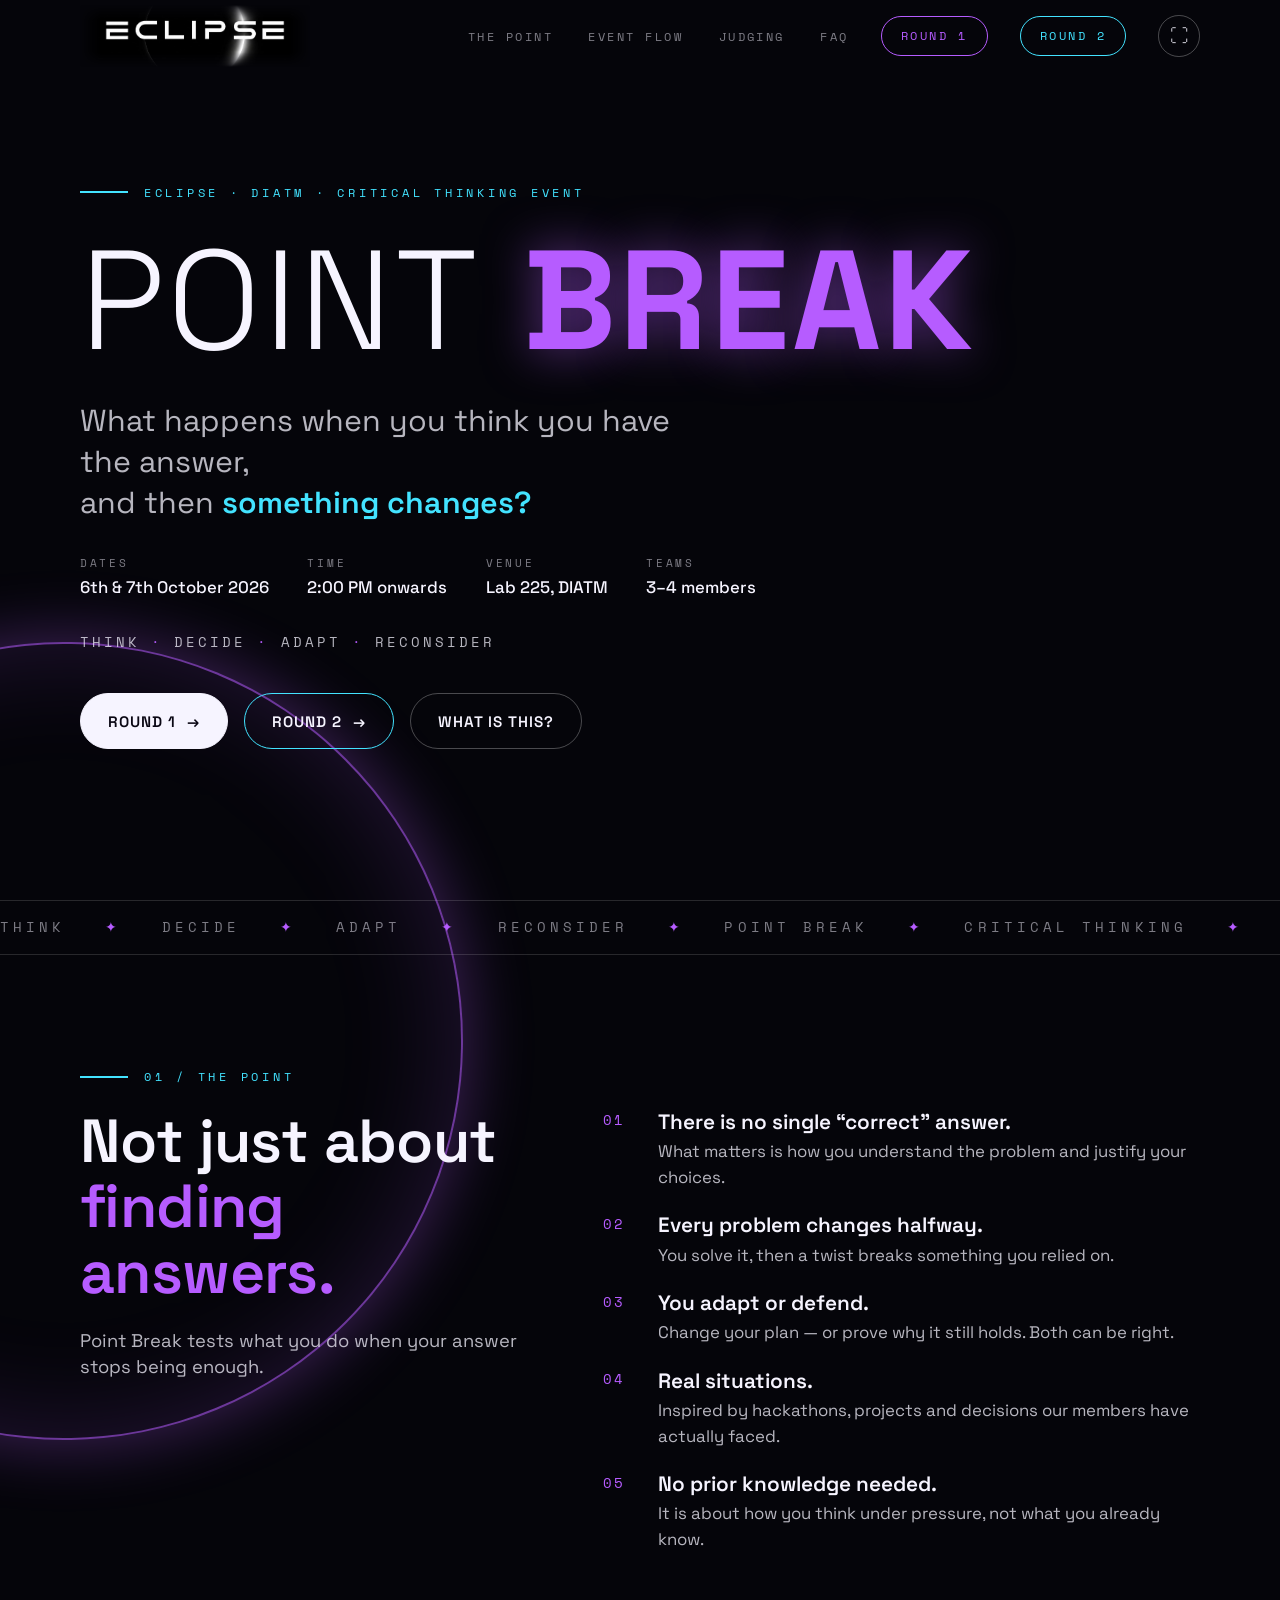
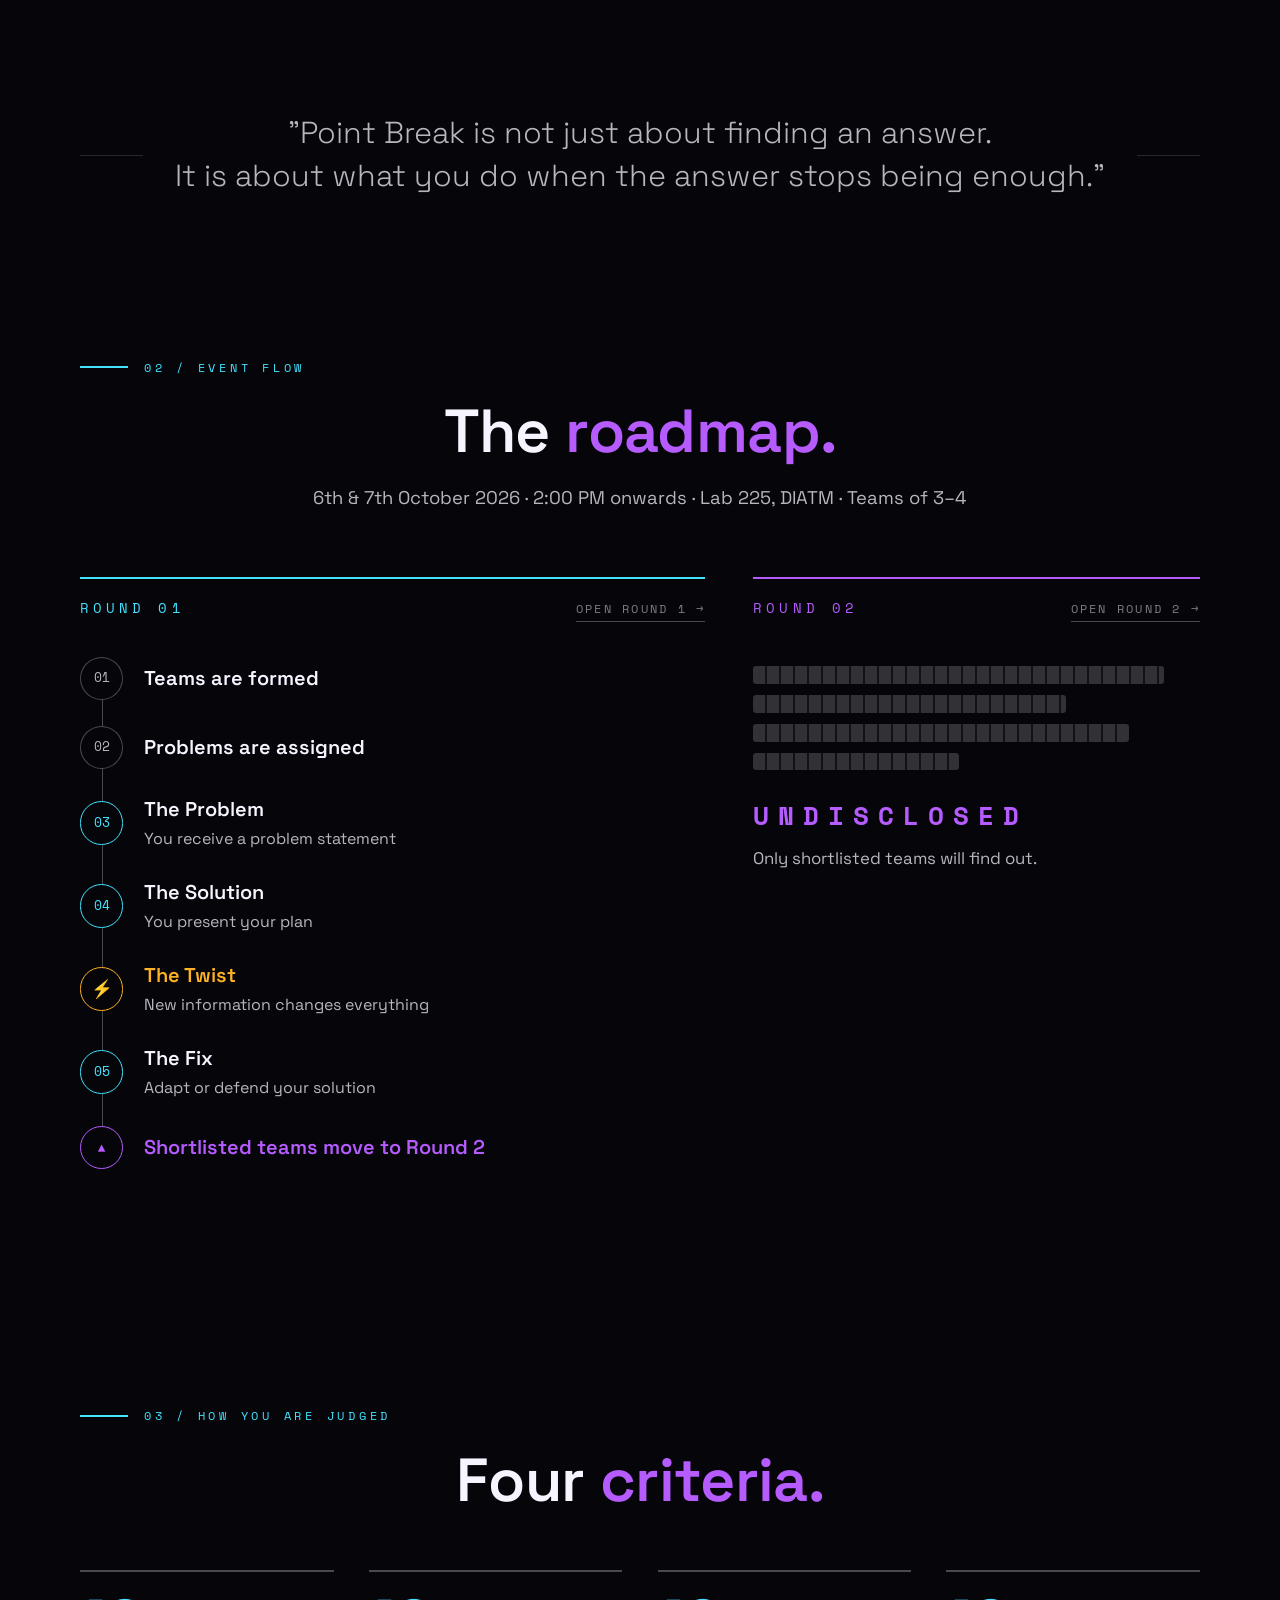
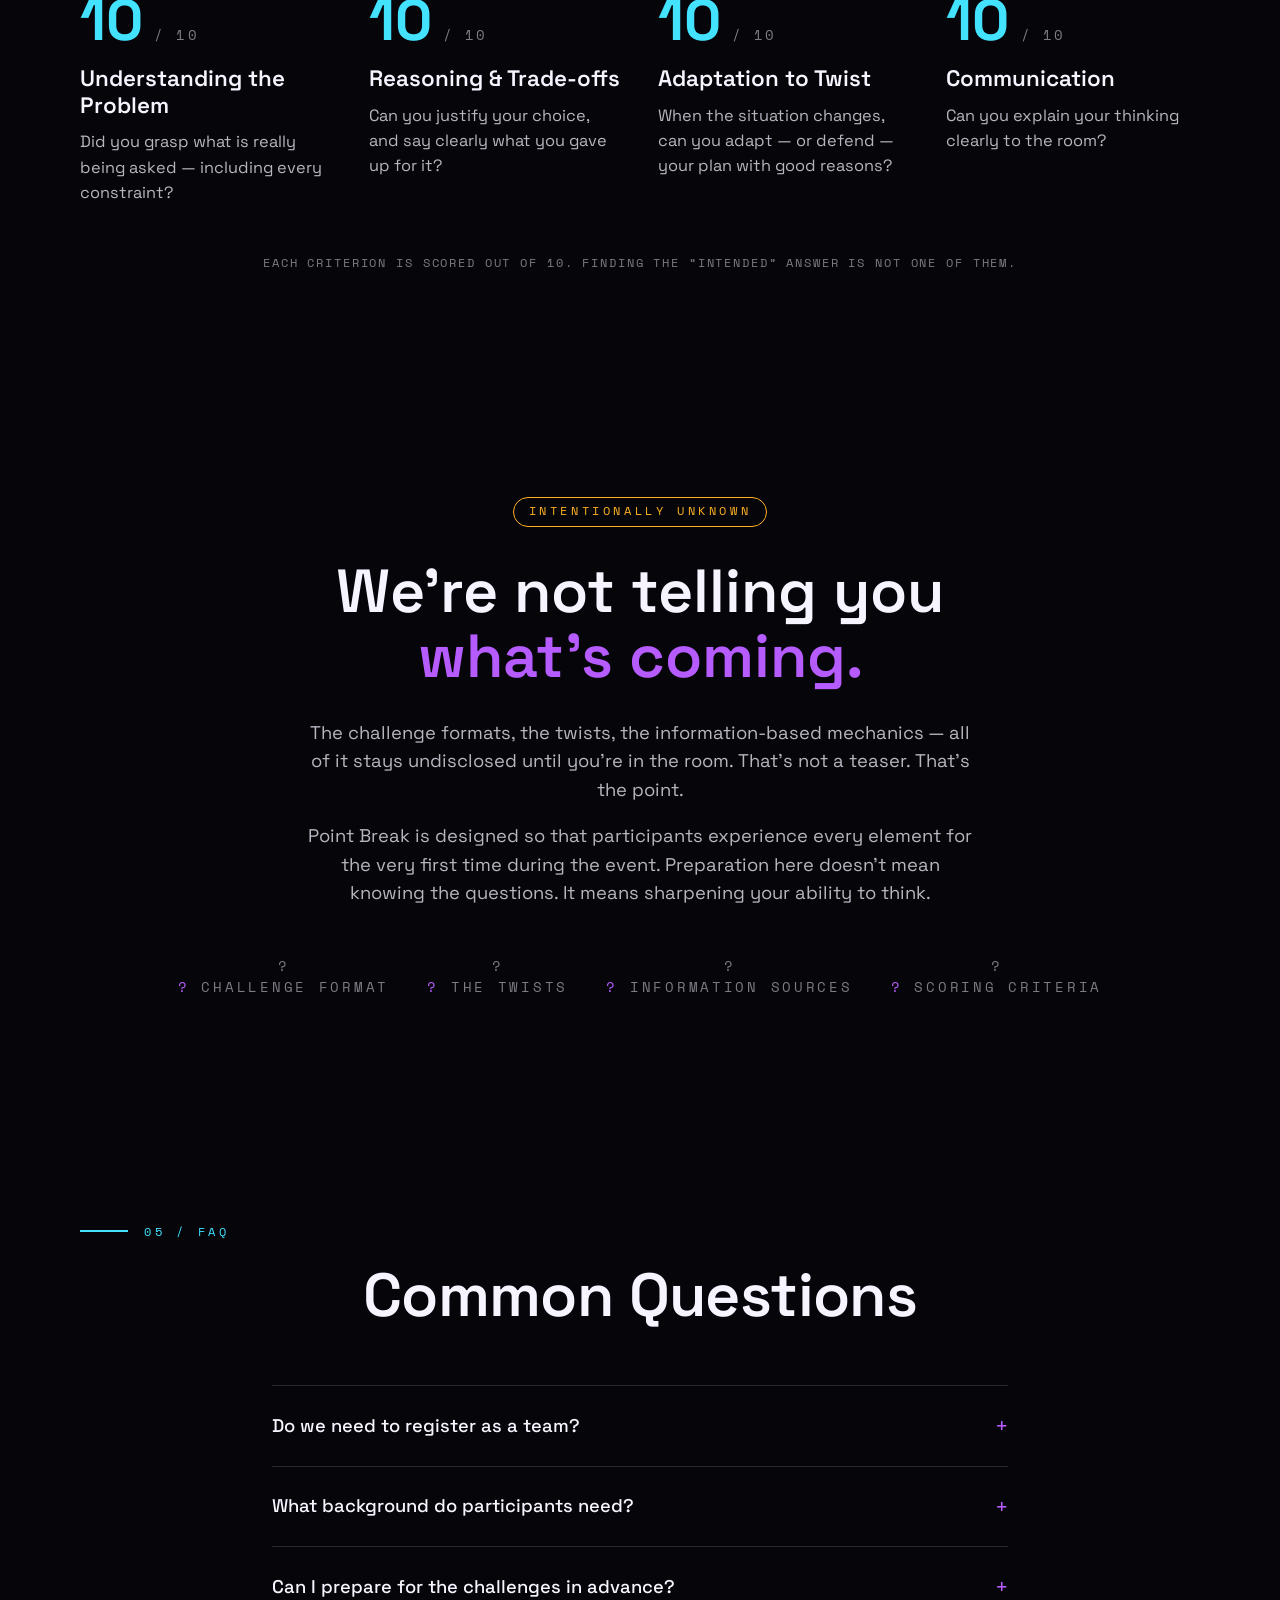
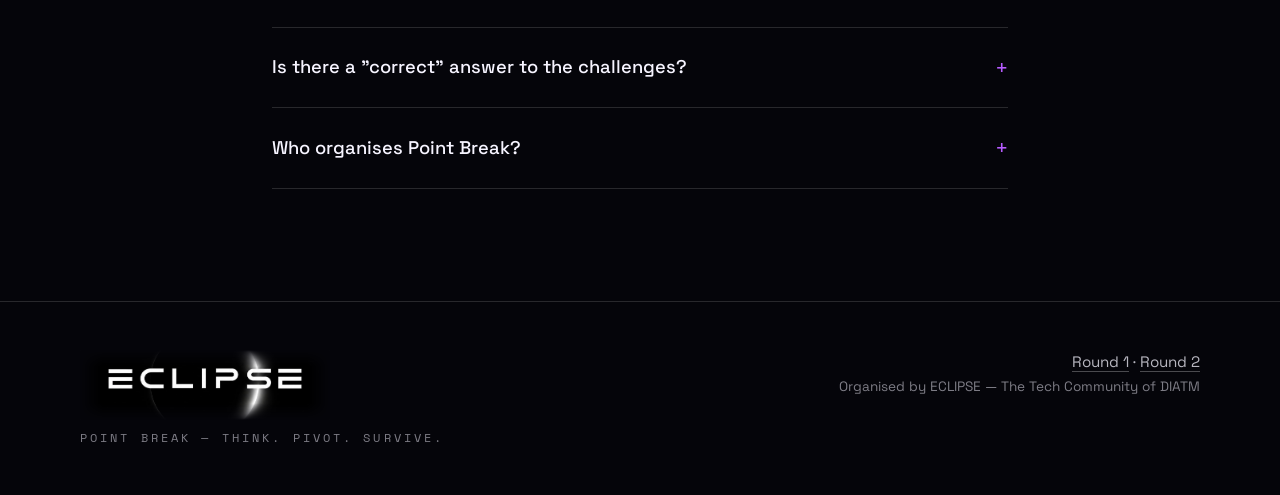
==== index.html @ 2cef16bb "Point Break: landing page, Round 1 presenter and Round 2 (The Break) presenter - index.html / style." ====
<!DOCTYPE html>
<html lang="en">
<head>
  <meta charset="UTF-8" />
  <meta name="viewport" content="width=device-width, initial-scale=1.0" />
  <title>Point Break — Think. Decide. Adapt. Reconsider.</title>
  <meta name="description" content="Point Break is a two-day critical thinking event where teams solve problems, make decisions, and adapt when everything changes. Are you ready?" />
  <link rel="preconnect" href="https://fonts.googleapis.com" />
  <link rel="preconnect" href="https://fonts.gstatic.com" crossorigin />
  <link href="https://fonts.googleapis.com/css2?family=Inter:wght@300;400;500;600;700;900&family=Space+Grotesk:wght@300;400;500;600;700&family=Space+Mono:wght@400;700&display=swap" rel="stylesheet" />
  <link rel="icon" type="image/jpeg" href="eclipse-logo.jpg" />
  <link rel="stylesheet" href="style.css" />
</head>
<body>

  <div class="eclipse" aria-hidden="true"></div>



  <!-- ── NAV ── -->
  <nav class="nav" id="nav">
    <div class="nav-inner">
      <a href="#" class="nav-logo" id="navLogo" aria-label="Point Break by ECLIPSE — back to top">
        <img src="eclipse-logo.jpg" alt="ECLIPSE" class="logo-img" width="200" height="56" />
      </a>
      <ul class="nav-links" id="navLinks">
        <li><a href="#about" class="nav-link">The Point</a></li>
        <li><a href="#flow" class="nav-link">Event Flow</a></li>
        <li><a href="#judging" class="nav-link">Judging</a></li>
        <li><a href="#faq" class="nav-link">FAQ</a></li>
      </ul>
      <a href="presenter.html" class="nav-cta" id="navR1">Round 1</a>
      <a href="round2.html" class="nav-cta nav-cta--2" id="navR2">Round 2</a>
      <button class="nav-fs" id="navFs" type="button" aria-label="Toggle fullscreen (F)" title="Fullscreen (F)">⛶</button>
      <button class="nav-toggle" id="navToggle" aria-label="Toggle navigation">
        <span></span><span></span><span></span>
      </button>
    </div>
    <div class="nav-mobile" id="navMobile">
      <a href="#about" class="nav-mobile-link">The Point</a>
      <a href="#flow" class="nav-mobile-link">Event Flow</a>
      <a href="#judging" class="nav-mobile-link">Judging</a>
      <a href="#faq" class="nav-mobile-link">FAQ</a>
      <a href="presenter.html" class="nav-mobile-cta">Round 1 →</a>
      <a href="round2.html" class="nav-mobile-cta">Round 2 →</a>
      <button class="nav-mobile-fs" id="navFsMobile" type="button">⛶ Fullscreen</button>
    </div>
  </nav>

  <!-- ── HERO ── -->
  <section class="hero" id="hero">


    <div class="hero-content">
      <div class="hero-eyebrow" data-reveal>
        <span class="eyebrow-line"></span>
        <span class="eyebrow-text">ECLIPSE · DIATM · Critical Thinking Event</span>
        <span class="eyebrow-line"></span>
      </div>

      <h1 class="hero-title" data-reveal>
        <span class="hero-title-word" id="titleWord1">Point</span>
        <span class="hero-title-break" id="titleBreak">
          <span class="crack-line"></span>
          <span class="crack-glow"></span>
        </span>
        <span class="hero-title-word hero-title-accent" id="titleWord2">Break</span>
      </h1>

      <p class="hero-tagline" data-reveal>
        What happens when you think you have the answer,<br class="tagline-br" />
        and then <em>something changes?</em>
      </p>

      <div class="hero-meta" data-reveal>
        <span><i>Dates</i>6th &amp; 7th October 2026</span>
        <span><i>Time</i>2:00 PM onwards</span>
        <span><i>Venue</i>Lab 225, DIATM</span>
        <span><i>Teams</i>3–4 members</span>
      </div>

      <div class="hero-pillars" data-reveal>
        <span class="pillar-chip">Think</span>
        <span class="pillar-dot">·</span>
        <span class="pillar-chip">Decide</span>
        <span class="pillar-dot">·</span>
        <span class="pillar-chip">Adapt</span>
        <span class="pillar-dot">·</span>
        <span class="pillar-chip">Reconsider</span>
      </div>

      <div class="hero-actions" data-reveal>
        <a href="presenter.html" class="btn btn-primary" id="heroRound1Btn">
          <span class="btn-text">Round 1</span>
          <span class="btn-arrow">→</span>
        </a>
        <a href="round2.html" class="btn btn-primary btn-alt" id="heroRound2Btn">
          <span class="btn-text">Round 2</span>
          <span class="btn-arrow">→</span>
        </a>
        <a href="#about" class="btn btn-ghost" id="heroLearnBtn">
          <span class="btn-text">What is this?</span>
        </a>
      </div>
    </div>
</section>

  <!-- ── TICKER ── -->
  <div class="ticker-wrap" aria-hidden="true">
    <div class="ticker-track" id="tickerTrack">
      <span>Think</span><span class="ticker-sep">✦</span>
      <span>Decide</span><span class="ticker-sep">✦</span>
      <span>Adapt</span><span class="ticker-sep">✦</span>
      <span>Reconsider</span><span class="ticker-sep">✦</span>
      <span>Point Break</span><span class="ticker-sep">✦</span>
      <span>Critical Thinking</span><span class="ticker-sep">✦</span>
      <span>Think</span><span class="ticker-sep">✦</span>
      <span>Decide</span><span class="ticker-sep">✦</span>
      <span>Adapt</span><span class="ticker-sep">✦</span>
      <span>Reconsider</span><span class="ticker-sep">✦</span>
      <span>Point Break</span><span class="ticker-sep">✦</span>
      <span>Critical Thinking</span><span class="ticker-sep">✦</span>
    </div>
  </div>

  <!-- ── ABOUT ── -->
  <section class="about section" id="about">
    <div class="container">
      <div class="section-label" data-reveal>01 / The Point</div>
      <div class="about-grid">
        <div class="about-left" data-reveal>
          <h2 class="section-title">Not just about<br /><span class="accent">finding answers.</span></h2>
          <p class="about-lead about-lead--small">Point Break tests what you do when your answer stops being enough.</p>
        </div>
        <ol class="point-list">
          <li data-reveal><b>There is no single “correct” answer.</b><span>What matters is how you understand the problem and justify your choices.</span></li>
          <li data-reveal><b>Every problem changes halfway.</b><span>You solve it, then a twist breaks something you relied on.</span></li>
          <li data-reveal><b>You adapt or defend.</b><span>Change your plan — or prove why it still holds. Both can be right.</span></li>
          <li data-reveal><b>Real situations.</b><span>Inspired by hackathons, projects and decisions our members have actually faced.</span></li>
          <li data-reveal><b>No prior knowledge needed.</b><span>It is about how you think under pressure, not what you already know.</span></li>
        </ol>
      </div>
    </div>
  </section>

  <!-- ── CONCEPT BREAK ── -->
  <div class="concept-break" data-reveal>
    <div class="concept-line"></div>
    <div class="concept-center">
      <p class="concept-quote">"Point Break is not just about finding an answer.<br />It is about what you do when the answer stops being enough."</p>
    </div>
    <div class="concept-line"></div>
  </div>

  <!-- ── ROUNDS ── -->
  <section class="flow section" id="flow">
    <div class="container">
      <div class="section-label" data-reveal>02 / Event Flow</div>
      <h2 class="section-title centered" data-reveal>The <span class="accent">roadmap.</span></h2>
      <p class="rounds-intro" data-reveal>6th &amp; 7th October 2026 · 2:00 PM onwards · Lab 225, DIATM · Teams of 3–4</p>

      <div class="roadmap">
        <!-- ROUND 1 -->
        <div class="rm-round" data-reveal>
          <div class="rm-head"><span class="rm-tag">Round 01</span><a href="presenter.html" class="rm-link">Open Round 1 →</a></div>
          <ol class="rm-steps">
            <li><i>01</i><div><b>Teams are formed</b></div></li>
            <li><i>02</i><div><b>Problems are assigned</b></div></li>
            <li class="rm-core"><i>03</i><div><b>The Problem</b><span>You receive a problem statement</span></div></li>
            <li class="rm-core"><i>04</i><div><b>The Solution</b><span>You present your plan</span></div></li>
            <li class="rm-core rm-twist"><i>⚡</i><div><b>The Twist</b><span>New information changes everything</span></div></li>
            <li class="rm-core"><i>05</i><div><b>The Fix</b><span>Adapt or defend your solution</span></div></li>
            <li class="rm-gate"><i>▲</i><div><b>Shortlisted teams move to Round 2</b></div></li>
          </ol>
        </div>

        <!-- ROUND 2 -->
        <div class="rm-round rm-round--2" data-reveal>
          <div class="rm-head"><span class="rm-tag rm-tag--2">Round 02</span><a href="round2.html" class="rm-link">Open Round 2 →</a></div>
          <div class="rm-secret" aria-label="Undisclosed">
            <div class="rm-bars" aria-hidden="true"><span></span><span></span><span></span><span></span></div>
            <div class="rm-secret-t">UNDISCLOSED</div>
            <p>Only shortlisted teams will find out.</p>
          </div>
        </div>
      </div>
    </div>
  </section>

  <!-- ── PILLARS ── -->
  <section class="judging section" id="judging">
    <div class="container">
      <div class="section-label" data-reveal>03 / How You Are Judged</div>
      <h2 class="section-title centered" data-reveal>Four <span class="accent">criteria.</span></h2>
      <div class="judge-grid">
        <div class="judge-card" data-reveal>
          <div class="jc-score">10</div>
          <h3>Understanding the Problem</h3>
          <p>Did you grasp what is really being asked — including every constraint?</p>
        </div>
        <div class="judge-card" data-reveal>
          <div class="jc-score">10</div>
          <h3>Reasoning &amp; Trade-offs</h3>
          <p>Can you justify your choice, and say clearly what you gave up for it?</p>
        </div>
        <div class="judge-card" data-reveal>
          <div class="jc-score">10</div>
          <h3>Adaptation to Twist</h3>
          <p>When the situation changes, can you adapt — or defend — your plan with good reasons?</p>
        </div>
        <div class="judge-card" data-reveal>
          <div class="jc-score">10</div>
          <h3>Communication</h3>
          <p>Can you explain your thinking clearly to the room?</p>
        </div>
      </div>
      <p class="judge-note" data-reveal>Each criterion is scored out of 10. Finding the “intended” answer is not one of them.</p>
    </div>
  </section>

  <!-- ── MYSTERY SECTION ── -->
  <section class="mystery section" id="mystery">
    <div class="mystery-inner container">
      <div class="mystery-badge" data-reveal>Intentionally Unknown</div>
      <h2 class="mystery-title" data-reveal>
        We're not telling you<br /><span class="accent">what's coming.</span>
      </h2>
      <p class="mystery-desc" data-reveal>
        The challenge formats, the twists, the information-based mechanics — all of it stays undisclosed until you're in the room. That's not a teaser. That's the point.
      </p>
      <p class="mystery-desc" data-reveal>
        Point Break is designed so that participants experience every element for the very first time during the event. Preparation here doesn't mean knowing the questions. It means sharpening your ability to think.
      </p>
      <div class="mystery-cards" data-reveal>
        <div class="mystery-card" id="mCard1">
          <div class="mystery-card-icon">?</div>
          <p>Challenge Format</p>
        </div>
        <div class="mystery-card" id="mCard2">
          <div class="mystery-card-icon">?</div>
          <p>The Twists</p>
        </div>
        <div class="mystery-card" id="mCard3">
          <div class="mystery-card-icon">?</div>
          <p>Information Sources</p>
        </div>
        <div class="mystery-card" id="mCard4">
          <div class="mystery-card-icon">?</div>
          <p>Scoring Criteria</p>
        </div>
      </div>
    </div>
  </section>

  <!-- ── FAQ ── -->
  <section class="faq section" id="faq">
    <div class="container">
      <div class="section-label" data-reveal>05 / FAQ</div>
      <h2 class="section-title centered" data-reveal>Common Questions</h2>
      <div class="faq-list" id="faqList">

        <div class="faq-item" data-reveal>
          <button class="faq-question" aria-expanded="false">
            <span>Do we need to register as a team?</span>
            <span class="faq-icon">+</span>
          </button>
          <div class="faq-answer">
            <p>No — teams are formed during the event itself. You register as an individual and build your team on Day 1.</p>
          </div>
        </div>

        <div class="faq-item" data-reveal>
          <button class="faq-question" aria-expanded="false">
            <span>What background do participants need?</span>
            <span class="faq-icon">+</span>
          </button>
          <div class="faq-answer">
            <p>None specific. Point Break is about how you think, not what you already know. The challenges are designed to be accessible while still being genuinely difficult for any background.</p>
          </div>
        </div>

        <div class="faq-item" data-reveal>
          <button class="faq-question" aria-expanded="false">
            <span>Can I prepare for the challenges in advance?</span>
            <span class="faq-icon">+</span>
          </button>
          <div class="faq-answer">
            <p>We intentionally keep the challenge formats undisclosed. The best preparation is practicing how you think — working through unfamiliar problems, explaining your reasoning out loud, and being comfortable reconsidering your approach.</p>
          </div>
        </div>

        <div class="faq-item" data-reveal>
          <button class="faq-question" aria-expanded="false">
            <span>Is there a "correct" answer to the challenges?</span>
            <span class="faq-icon">+</span>
          </button>
          <div class="faq-answer">
            <p>Not necessarily. What matters is your process — how you understood the problem, what decisions you made, how you justified them, and how you adapted when the situation changed. Multiple approaches can be valid.</p>
          </div>
        </div>

        <div class="faq-item" data-reveal>
          <button class="faq-question" aria-expanded="false">
            <span>Who organises Point Break?</span>
            <span class="faq-icon">+</span>
          </button>
          <div class="faq-answer">
            <p>Point Break is organized by ECLIPSE — The Tech Community of DIATM. The challenges are inspired by real situations that our members have faced in hackathons, competitions, and collaborative projects.</p>
          </div>
        </div>

      </div>
    </div>
  </section>



  <!-- ── FOOTER ── -->
  <footer class="footer">
    <div class="container footer-inner">
      <div class="footer-left">
        <img src="eclipse-logo.jpg" alt="ECLIPSE" class="logo-img logo-img--foot" width="200" height="56" />
        <p class="footer-tagline">Point Break — Think. Pivot. Survive.</p>
      </div>
      <div class="footer-right">
        <p class="footer-copy"><a href="presenter.html">Round 1</a> · <a href="round2.html">Round 2</a></p>
        <p class="footer-copy footer-copy--muted">Organised by ECLIPSE — The Tech Community of DIATM</p>
      </div>
    </div>
  </footer>

  <script src="main.js"></script>
</body>
</html>
---- style.css ----
/* ═══════════════════════════════════════════
   POINT BREAK — STYLE.CSS (landing page)
   Same language as the presenter: black, thin lines,
   one eclipse ring, Space Grotesk + Space Mono,
   purple / cyan / amber used sparingly.
   ═══════════════════════════════════════════ */

:root {
  --bg:     #05050a;
  --panel:  rgba(255,255,255,0.04);
  --line:   rgba(255,255,255,0.14);
  --line-2: rgba(255,255,255,0.28);

  --tx:   #f6f4ff;
  --dim:  rgba(246,244,255,0.74);
  --mute: rgba(246,244,255,0.5);

  --pur: #b65cff;
  --cy:  #43e3ff;
  --amb: #ffb224;

  --display: 'Space Grotesk', 'Inter', system-ui, sans-serif;
  --mono:    'Space Mono', ui-monospace, monospace;
}

*, *::before, *::after { box-sizing: border-box; margin: 0; padding: 0; }

html { scroll-behavior: smooth; -webkit-font-smoothing: antialiased; }

body {
  font-family: var(--display);
  background: var(--bg);
  color: var(--tx);
  line-height: 1.55;
  overflow-x: hidden;
}

a { color: inherit; }
::selection { background: rgba(182,92,255,0.35); }
:focus-visible { outline: 3px solid var(--cy); outline-offset: 3px; }

/* the eclipse — one quiet ring, bottom-left (same as the presenter) */
.eclipse {
  position: fixed; left: -26vw; bottom: -42vw; width: 62vw; height: 62vw; border-radius: 50%;
  background: var(--bg); pointer-events: none; z-index: 0;
  box-shadow: 0 0 0 2px rgba(182,92,255,0.5), 0 0 5vw 0.6vw rgba(182,92,255,0.3), inset 0 0 9vw rgba(182,92,255,0.18);
}
body > nav, body > section, body > div:not(.eclipse), body > footer { position: relative; z-index: 1; }

.container { width: min(1120px, 100% - 3rem); margin: 0 auto; }
.section { padding: 7rem 0; }
.accent { color: var(--pur); }

/* ── labels & titles ── */
.section-label {
  font-family: var(--mono); font-size: 0.78rem; letter-spacing: 0.3em; text-transform: uppercase; color: var(--cy);
  display: flex; align-items: center; gap: 1rem; margin-bottom: 1.4rem;
}
.section-label::before { content: ''; width: 3rem; height: 2px; background: currentColor; }
.section-title { font-weight: 600; font-size: clamp(2.2rem, 5vw, 3.8rem); line-height: 1.08; letter-spacing: -0.01em; }
.section-title.centered { text-align: center; }

/* scroll reveal */
[data-reveal] { opacity: 0; transform: translateY(1.2rem); transition: opacity .7s ease, transform .7s cubic-bezier(.2,.8,.2,1); }
[data-reveal].revealed { opacity: 1; transform: none; }

/* ── buttons ── */
.btn {
  display: inline-flex; align-items: center; gap: 0.7rem; padding: 0.95rem 1.7rem; border-radius: 99px;
  font-weight: 600; font-size: 0.95rem; letter-spacing: 0.06em; text-decoration: none; text-transform: uppercase;
  border: 1.5px solid var(--line-2); transition: background .2s, border-color .2s, color .2s;
}
.btn-primary { background: var(--tx); color: #0a0714; border-color: var(--tx); }
.btn-primary:hover { background: var(--pur); border-color: var(--pur); color: #fff; }
.btn-ghost { background: transparent; }
.btn-ghost:hover { border-color: #fff; background: rgba(255,255,255,0.08); }
.btn-shimmer { display: none; }

/* ═══════════ NAV ═══════════ */
.nav { position: fixed !important; top: 0; left: 0; right: 0; z-index: 50 !important; transition: background .3s, border-color .3s; border-bottom: 1px solid transparent; }
.nav.scrolled { background: rgba(5,5,10,0.86); backdrop-filter: blur(14px); border-bottom-color: var(--line); }
.nav-inner { width: min(1120px, 100% - 3rem); margin: 0 auto; height: 4.5rem; display: flex; align-items: center; gap: 2rem; }
.nav-logo { font-family: var(--mono); font-weight: 700; font-size: 1.2rem; letter-spacing: 0.1em; text-decoration: none; margin-right: auto; }
.logo-bracket { color: var(--cy); }
.nav-links { list-style: none; display: flex; gap: 2.2rem; }
.nav-link { font-family: var(--mono); font-size: 0.78rem; letter-spacing: 0.2em; text-transform: uppercase; text-decoration: none; color: var(--mute); transition: color .2s; }
.nav-link:hover { color: #fff; }
.nav-cta { font-family: var(--mono); font-size: 0.78rem; letter-spacing: 0.2em; text-transform: uppercase; text-decoration: none; padding: 0.6rem 1.2rem; border: 1.5px solid var(--pur); border-radius: 99px; color: var(--pur); transition: background .2s, color .2s; }
.nav-cta:hover { background: var(--pur); color: #fff; }
.nav-toggle { display: none; background: none; border: none; width: 2.4rem; height: 2.4rem; flex-direction: column; justify-content: center; gap: 6px; cursor: pointer; }
.nav-toggle span { display: block; height: 2px; background: var(--tx); transition: transform .25s, opacity .25s; }
.nav-toggle.open span:nth-child(1) { transform: translateY(8px) rotate(45deg); }
.nav-toggle.open span:nth-child(2) { opacity: 0; }
.nav-toggle.open span:nth-child(3) { transform: translateY(-8px) rotate(-45deg); }
.nav-mobile { display: none; flex-direction: column; gap: 0.2rem; padding: 0.5rem 1.5rem 1.5rem; background: rgba(5,5,10,0.96); border-bottom: 1px solid var(--line); }
.nav-mobile.open { display: flex; }
.nav-mobile-link, .nav-mobile-cta { font-family: var(--mono); font-size: 0.85rem; letter-spacing: 0.2em; text-transform: uppercase; text-decoration: none; color: var(--dim); padding: 0.9rem 0; border-bottom: 1px solid var(--line); }
.nav-mobile-cta { color: var(--pur); border-bottom: none; }

/* ═══════════ HERO ═══════════ */
.hero { min-height: 100vh; display: flex; align-items: center; padding: 7rem 0 5rem; }
.hero-content { width: min(1120px, 100% - 3rem); margin: 0 auto; display: flex; flex-direction: column; align-items: flex-start; gap: 2rem; }
.hero-eyebrow { display: flex; align-items: center; gap: 1rem; font-family: var(--mono); font-size: 0.78rem; letter-spacing: 0.3em; text-transform: uppercase; color: var(--cy); }
.eyebrow-line:first-child { width: 3rem; height: 2px; background: currentColor; }
.eyebrow-line:last-child { display: none; }
.hero-title { font-size: clamp(3.4rem, 11vw, 9rem); line-height: 0.95; letter-spacing: 0.02em; text-transform: uppercase; display: flex; flex-wrap: wrap; align-items: baseline; gap: 0 0.3em; }
.hero-title-word { font-weight: 300; }
.hero-title-accent { font-weight: 700; color: var(--pur); text-shadow: 0 0 3rem rgba(182,92,255,0.55); }
.hero-title-break { display: none; }
.hero-tagline { font-weight: 400; font-size: clamp(1.2rem, 2.4vw, 1.9rem); line-height: 1.35; color: var(--dim); max-width: 40rem; }
.hero-tagline em { font-style: normal; font-weight: 600; color: var(--cy); }
.hero-meta { display: flex; flex-wrap: wrap; gap: 0.6rem 2.4rem; }
.hero-meta span { font-weight: 500; font-size: 1.05rem; display: flex; flex-direction: column; gap: 0.15rem; }
.hero-meta i { font-style: normal; font-family: var(--mono); font-size: 0.68rem; letter-spacing: 0.25em; text-transform: uppercase; color: var(--mute); }
.hero-pillars { display: flex; flex-wrap: wrap; align-items: center; gap: 0.7rem; font-family: var(--mono); font-size: 0.85rem; letter-spacing: 0.22em; text-transform: uppercase; color: var(--dim); }
.pillar-dot { color: var(--pur); }
.hero-actions { display: flex; flex-wrap: wrap; gap: 1rem; margin-top: 0.5rem; }

/* ticker */
.ticker-wrap { overflow: hidden; border-top: 1px solid var(--line); border-bottom: 1px solid var(--line); padding: 1rem 0; }
.ticker-track { display: flex; gap: 2.5rem; width: max-content; font-family: var(--mono); font-size: 0.85rem; letter-spacing: 0.3em; text-transform: uppercase; color: var(--mute); animation: tick 40s linear infinite; }
.ticker-sep { color: var(--pur); }
@keyframes tick { to { transform: translateX(-50%); } }

/* ═══════════ ABOUT ═══════════ */
.about-grid { display: grid; grid-template-columns: 1fr 1.3fr; gap: 4rem; align-items: start; }
.about-lead { font-weight: 500; font-size: 1.5rem; line-height: 1.4; margin-bottom: 1.4rem; }
.about-body { font-size: 1.1rem; color: var(--dim); margin-bottom: 1.1rem; }
.about-body strong { color: var(--cy); font-weight: 600; }
.about-callout { display: flex; gap: 1.2rem; align-items: center; margin-top: 2rem; padding: 1.2rem 0 1.2rem 1.4rem; border-left: 2px solid var(--pur); }
.callout-icon { font-size: 1.6rem; color: var(--amb); }
.about-callout p { font-weight: 500; font-size: 1.1rem; }
.about-callout em { font-style: normal; color: var(--cy); }

.concept-break { display: flex; align-items: center; gap: 2rem; width: min(1120px, 100% - 3rem); margin: 0 auto; padding: 3rem 0; }
.concept-line { flex: 1; height: 1px; background: var(--line); }
.concept-quote { text-align: center; font-weight: 300; font-size: clamp(1.2rem, 2.4vw, 1.9rem); line-height: 1.4; color: var(--dim); }

/* ═══════════ ROUNDS ═══════════ */
.rounds-intro { text-align: center; color: var(--dim); font-size: 1.15rem; max-width: 40rem; margin: 1.2rem auto 4rem; }
.day-block { margin-bottom: 3rem; }
.day-block-header { display: flex; align-items: center; gap: 1.2rem; margin-bottom: 2rem; }
.day-block-pill { font-family: var(--mono); font-size: 0.8rem; letter-spacing: 0.22em; text-transform: uppercase; color: var(--cy); white-space: nowrap; }
.day-block-pill--advanced { color: var(--pur); }
.day-block-line { flex: 1; height: 1px; background: var(--line); }
.rounds-timeline { display: flex; flex-direction: column; gap: 1.6rem; }
.round-row { display: grid; grid-template-columns: 4rem 1fr; gap: 1.5rem; }
.round-spine { display: flex; flex-direction: column; align-items: center; }
.round-node { width: 3rem; height: 3rem; border-radius: 50%; border: 1.5px solid var(--cy); display: grid; place-items: center; font-family: var(--mono); font-weight: 700; font-size: 0.8rem; color: var(--cy); flex-shrink: 0; }
.round-node--advanced { border-color: var(--pur); color: var(--pur); }
.round-connector { flex: 1; width: 1px; background: var(--line); margin-top: 0.4rem; }
.round-card { border-top: 2px solid var(--cy); padding: 1.4rem 0 1.8rem; }
.round-card--twist { border-top-color: var(--amb); }
.round-card--advanced { border-top-color: var(--pur); }
.round-meta { display: flex; flex-wrap: wrap; align-items: center; gap: 1.2rem; margin-bottom: 0.6rem; }
.round-label { font-family: var(--mono); font-size: 0.78rem; letter-spacing: 0.25em; text-transform: uppercase; color: var(--mute); }
.round-tag { font-family: var(--mono); font-size: 0.72rem; letter-spacing: 0.2em; text-transform: uppercase; color: var(--cy); }
.round-tag--twist { color: var(--amb); } .round-tag--advanced { color: var(--pur); }
.round-title { font-weight: 600; font-size: 1.8rem; line-height: 1.15; }
.round-sub { color: var(--dim); font-size: 1.05rem; margin-top: 0.4rem; max-width: 42rem; }
.round-detail-grid { display: grid; grid-template-columns: 1fr 1fr; gap: 1.2rem 2.5rem; margin: 1.6rem 0 1.2rem; }
.round-detail { display: flex; gap: 0.9rem; }
.rd-icon { color: var(--pur); font-size: 1.05rem; width: 1.4rem; flex-shrink: 0; }
.rd-label { font-family: var(--mono); font-size: 0.68rem; letter-spacing: 0.22em; text-transform: uppercase; color: var(--mute); }
.rd-value { font-size: 1rem; color: var(--tx); line-height: 1.4; margin-top: 0.15rem; }
.round-pillar-chips { display: flex; flex-wrap: wrap; gap: 0.6rem; }
.rp-chip { font-family: var(--mono); font-size: 0.7rem; letter-spacing: 0.18em; text-transform: uppercase; padding: 0.3em 0.9em; border: 1px solid var(--line-2); border-radius: 99px; color: var(--dim); }
.rp-chip--twist { border-color: var(--amb); color: var(--amb); }
.rp-chip--final { border-color: var(--pur); color: var(--pur); }

.qualification-bridge { display: flex; align-items: center; gap: 2rem; margin: 3.5rem 0; }
.qb-line { flex: 1; height: 1px; background: var(--line); }
.qb-center { text-align: center; }
.qb-icon { color: var(--amb); font-size: 1rem; }
.qb-label { font-family: var(--mono); font-size: 0.85rem; letter-spacing: 0.3em; text-transform: uppercase; color: var(--amb); margin: 0.3rem 0; }
.qb-desc { color: var(--dim); font-size: 1rem; }

/* ═══════════ PILLARS ═══════════ */
.pillars-grid { display: grid; grid-template-columns: repeat(4, 1fr); gap: 2.2rem; margin-top: 4rem; }
.pillar-card { border-top: 2px solid var(--line-2); padding-top: 1.4rem; transition: border-color .25s; }
.pillar-card:hover { border-top-color: var(--pur); }
.pillar-number { font-family: var(--mono); font-size: 0.85rem; letter-spacing: 0.2em; color: var(--pur); }
.pillar-icon-wrap { color: var(--cy); margin: 1.2rem 0 1rem; }
.pillar-svg { width: 2.6rem; height: 2.6rem; }
.pillar-name { font-weight: 600; font-size: 1.6rem; margin-bottom: 0.6rem; }
.pillar-desc { color: var(--dim); font-size: 1rem; }

/* ═══════════ MYSTERY ═══════════ */
.mystery { text-align: center; }
.mystery-badge { display: inline-block; font-family: var(--mono); font-size: 0.75rem; letter-spacing: 0.3em; text-transform: uppercase; color: var(--amb); border: 1px solid var(--amb); padding: 0.4em 1.2em; border-radius: 99px; margin-bottom: 2rem; }
.mystery-title { font-weight: 600; font-size: clamp(2.2rem, 5vw, 3.8rem); line-height: 1.08; margin-bottom: 1.8rem; }
.mystery-desc { color: var(--dim); font-size: 1.15rem; max-width: 42rem; margin: 0 auto 1.1rem; }
.mystery-cards { display: flex; flex-wrap: wrap; justify-content: center; gap: 1rem 2.4rem; margin-top: 3rem; }
.mystery-card { font-family: var(--mono); font-size: 0.85rem; letter-spacing: 0.2em; text-transform: uppercase; color: var(--mute); }
.mystery-card p::before { content: '? '; color: var(--pur); }

/* ═══════════ FAQ ═══════════ */
.faq-list { width: min(46rem, 100%); margin: 3.5rem auto 0; }
.faq-item { border-top: 1px solid var(--line); }
.faq-item:last-child { border-bottom: 1px solid var(--line); }
.faq-question { width: 100%; background: none; border: none; color: inherit; font: inherit; font-weight: 500; font-size: 1.15rem; text-align: left; display: flex; justify-content: space-between; align-items: center; gap: 1rem; padding: 1.4rem 0; cursor: pointer; }
.faq-question:hover { color: var(--cy); }
.faq-icon { font-family: var(--mono); font-size: 1.4rem; color: var(--pur); transition: transform .25s; }
.faq-question[aria-expanded="true"] .faq-icon { transform: rotate(45deg); }
.faq-answer { max-height: 0; overflow: hidden; transition: max-height .35s ease; }
.faq-answer p { color: var(--dim); font-size: 1.05rem; padding: 0 2rem 1.5rem 0; }

/* ═══════════ FOOTER ═══════════ */
.footer { border-top: 1px solid var(--line); padding: 3rem 0; }
.footer-inner { display: flex; flex-wrap: wrap; justify-content: space-between; gap: 1.5rem; }
.footer-logo { font-family: var(--mono); font-weight: 700; font-size: 1.2rem; letter-spacing: 0.1em; }
.footer-tagline { font-family: var(--mono); font-size: 0.78rem; letter-spacing: 0.25em; text-transform: uppercase; color: var(--mute); margin-top: 0.5rem; }
.footer-right { text-align: right; }
.footer-copy { font-size: 0.95rem; color: var(--dim); }
.footer-copy--muted { color: var(--mute); font-size: 0.85rem; margin-top: 0.2rem; }
.footer-crack { display: none; }

/* ═══════════ RESPONSIVE ═══════════ */
@media (max-width: 900px) {
  .about-grid { grid-template-columns: 1fr; gap: 2rem; }
  .pillars-grid { grid-template-columns: 1fr 1fr; }
  .round-detail-grid { grid-template-columns: 1fr; }
}
@media (max-width: 720px) {
  .nav-links, .nav-cta { display: none; }
  .nav-toggle { display: flex; }
  .section { padding: 4.5rem 0; }
  .round-row { grid-template-columns: 2.6rem 1fr; gap: 1rem; }
  .round-node { width: 2.4rem; height: 2.4rem; }
  .pillars-grid { grid-template-columns: 1fr; }
  .footer-right { text-align: left; }
  .concept-line { display: none; }
}
@media (prefers-reduced-motion: reduce) {
  [data-reveal] { opacity: 1; transform: none; transition: none; }
  .ticker-track { animation: none; }
  html { scroll-behavior: auto; }
}


/* ═══════════ logo (the ECLIPSE mark) ═══════════ */
.nav-logo { display: block; margin-right: auto; line-height: 0; }
.logo-img { display: block; width: 200px; height: 56px; object-fit: cover; object-position: center; mix-blend-mode: screen; }
.logo-img--foot { width: 220px; height: 62px; }
.nav-cta--2 { border-color: var(--cy); color: var(--cy); }
.nav-cta--2:hover { background: var(--cy); color: #05050a; }
.btn-alt { background: transparent; color: var(--tx); border-color: var(--cy); }
.btn-alt:hover { background: var(--cy); color: #05050a; border-color: var(--cy); }
.footer-copy a { text-decoration: none; border-bottom: 1px solid var(--line-2); } .footer-copy a:hover { color: var(--cy); }

/* ═══════════ THE POINT ═══════════ */
.about-lead--small { font-size: 1.15rem; color: var(--dim); font-weight: 400; margin-top: 1.4rem; }
.point-list { list-style: none; counter-reset: pt; display: flex; flex-direction: column; gap: 1.4rem; }
.point-list li { counter-increment: pt; padding-left: 3.4rem; position: relative; }
.point-list li::before { content: counter(pt, decimal-leading-zero); position: absolute; left: 0; top: 0.1rem; font-family: var(--mono); font-size: 0.85rem; letter-spacing: 0.15em; color: var(--pur); }
.point-list b { display: block; font-weight: 600; font-size: 1.3rem; line-height: 1.25; }
.point-list span { display: block; color: var(--dim); font-size: 1.05rem; margin-top: 0.2rem; }

/* ═══════════ ROADMAP ═══════════ */
.roadmap { display: grid; grid-template-columns: 1.4fr 1fr; gap: 3rem; margin-top: 3rem; align-items: start; }
.rm-round { border-top: 2px solid var(--cy); padding-top: 1.2rem; }
.rm-round--2 { border-top-color: var(--pur); }
.rm-head { display: flex; justify-content: space-between; align-items: baseline; gap: 1rem; margin-bottom: 1.4rem; }
.rm-tag { font-family: var(--mono); font-size: 0.85rem; letter-spacing: 0.3em; text-transform: uppercase; color: var(--cy); }
.rm-tag--2 { color: var(--pur); }
.rm-link { font-family: var(--mono); font-size: 0.78rem; letter-spacing: 0.18em; text-transform: uppercase; text-decoration: none; color: var(--mute); border-bottom: 1px solid var(--line-2); padding-bottom: 0.15rem; }
.rm-link:hover { color: #fff; border-bottom-color: #fff; }
.rm-steps { list-style: none; position: relative; display: flex; flex-direction: column; gap: 0; }
.rm-steps::before { content: ''; position: absolute; left: 1.35rem; top: 1rem; bottom: 1rem; width: 1px; background: var(--line-2); }
.rm-steps li { position: relative; display: flex; align-items: center; gap: 1.3rem; padding: 0.8rem 0; }
.rm-steps i { font-style: normal; flex-shrink: 0; width: 2.7rem; height: 2.7rem; border-radius: 50%; border: 1.5px solid var(--line-2); background: var(--bg); display: grid; place-items: center; font-family: var(--mono); font-size: 0.8rem; color: var(--dim); position: relative; z-index: 1; }
.rm-steps b { display: block; font-weight: 600; font-size: 1.25rem; }
.rm-steps span { display: block; color: var(--dim); font-size: 1rem; margin-top: 0.1rem; }
.rm-core i { border-color: var(--cy); color: var(--cy); }
.rm-twist i { border-color: var(--amb); color: var(--amb); font-size: 1.1rem; }
.rm-twist b { color: var(--amb); }
.rm-gate i { border-color: var(--pur); color: var(--pur); }
.rm-gate b { color: var(--pur); }

.rm-secret { padding: 1.4rem 0; }
.rm-bars { display: flex; flex-direction: column; gap: 0.7rem; margin-bottom: 1.6rem; }
.rm-bars span { display: block; height: 1.1rem; border-radius: 0.2rem; background: repeating-linear-gradient(90deg, rgba(255,255,255,0.18) 0 12px, rgba(255,255,255,0.05) 12px 14px); }
.rm-bars span:nth-child(1) { width: 92%; } .rm-bars span:nth-child(2) { width: 70%; } .rm-bars span:nth-child(3) { width: 84%; } .rm-bars span:nth-child(4) { width: 46%; }
.rm-secret-t { font-family: var(--mono); font-weight: 700; font-size: 1.6rem; letter-spacing: 0.35em; color: var(--pur); }
.rm-secret p { color: var(--dim); margin-top: 0.6rem; font-size: 1.05rem; }

/* ═══════════ JUDGING ═══════════ */
.judge-grid { display: grid; grid-template-columns: repeat(4, 1fr); gap: 2.2rem; margin-top: 3.5rem; }
.judge-card { border-top: 2px solid var(--line-2); padding-top: 1.3rem; transition: border-color .25s; }
.judge-card:hover { border-top-color: var(--pur); }
.jc-score { font-weight: 700; font-size: 3.6rem; line-height: 1; color: var(--cy); }
.jc-score::after { content: ' / 10'; font-family: var(--mono); font-size: 0.9rem; font-weight: 400; letter-spacing: 0.15em; color: var(--mute); }
.judge-card h3 { font-weight: 600; font-size: 1.4rem; line-height: 1.2; margin: 1rem 0 0.6rem; }
.judge-card p { color: var(--dim); font-size: 1.02rem; }
.judge-note { text-align: center; color: var(--mute); font-family: var(--mono); font-size: 0.78rem; letter-spacing: 0.15em; text-transform: uppercase; margin-top: 3rem; }

@media (max-width: 900px) { .roadmap { grid-template-columns: 1fr; gap: 2.5rem; } .judge-grid { grid-template-columns: 1fr 1fr; } }
@media (max-width: 720px) { .judge-grid { grid-template-columns: 1fr; } .nav-cta { display: none; } .logo-img { width: 170px; height: 48px; } }

/* logo: soften the image's black rectangle so it melts into the page */
.logo-img { width: 230px; height: 62px; mix-blend-mode: normal;
  -webkit-mask-image: radial-gradient(ellipse 78% 85% at 50% 50%, #000 58%, transparent 100%);
          mask-image: radial-gradient(ellipse 78% 85% at 50% 50%, #000 58%, transparent 100%); }
.logo-img--foot { width: 250px; height: 70px; }
.rounds-intro { max-width: 60rem; }
@media (max-width: 720px) { .logo-img { width: 190px; height: 52px; } }

/* logo edge fade (replaces the radial mask above) */
.logo-img {
  -webkit-mask-image: linear-gradient(90deg, transparent 0, #000 9%, #000 91%, transparent 100%), linear-gradient(180deg, transparent 0, #000 24%, #000 76%, transparent 100%);
  -webkit-mask-composite: source-in;
          mask-image: linear-gradient(90deg, transparent 0, #000 9%, #000 91%, transparent 100%), linear-gradient(180deg, transparent 0, #000 24%, #000 76%, transparent 100%);
          mask-composite: intersect;
}


/* ═══════════ fullscreen toggle ═══════════ */
.nav-fs { background: none; border: 1.5px solid var(--line-2); color: var(--dim); width: 2.6rem; height: 2.6rem; border-radius: 50%; font-size: 1.15rem; cursor: pointer; display: grid; place-items: center; transition: border-color .2s, color .2s; }
.nav-fs:hover { border-color: #fff; color: #fff; }
.nav-fs[aria-pressed="true"] { border-color: var(--pur); color: var(--pur); }
.nav-fs[hidden], .nav-mobile-fs[hidden] { display: none; }
.nav-mobile-fs { background: none; border: none; text-align: left; font-family: var(--mono); font-size: 0.85rem; letter-spacing: 0.2em; text-transform: uppercase; color: var(--dim); padding: 0.9rem 0; cursor: pointer; }
@media (max-width: 720px) { .nav-fs { display: none; } }
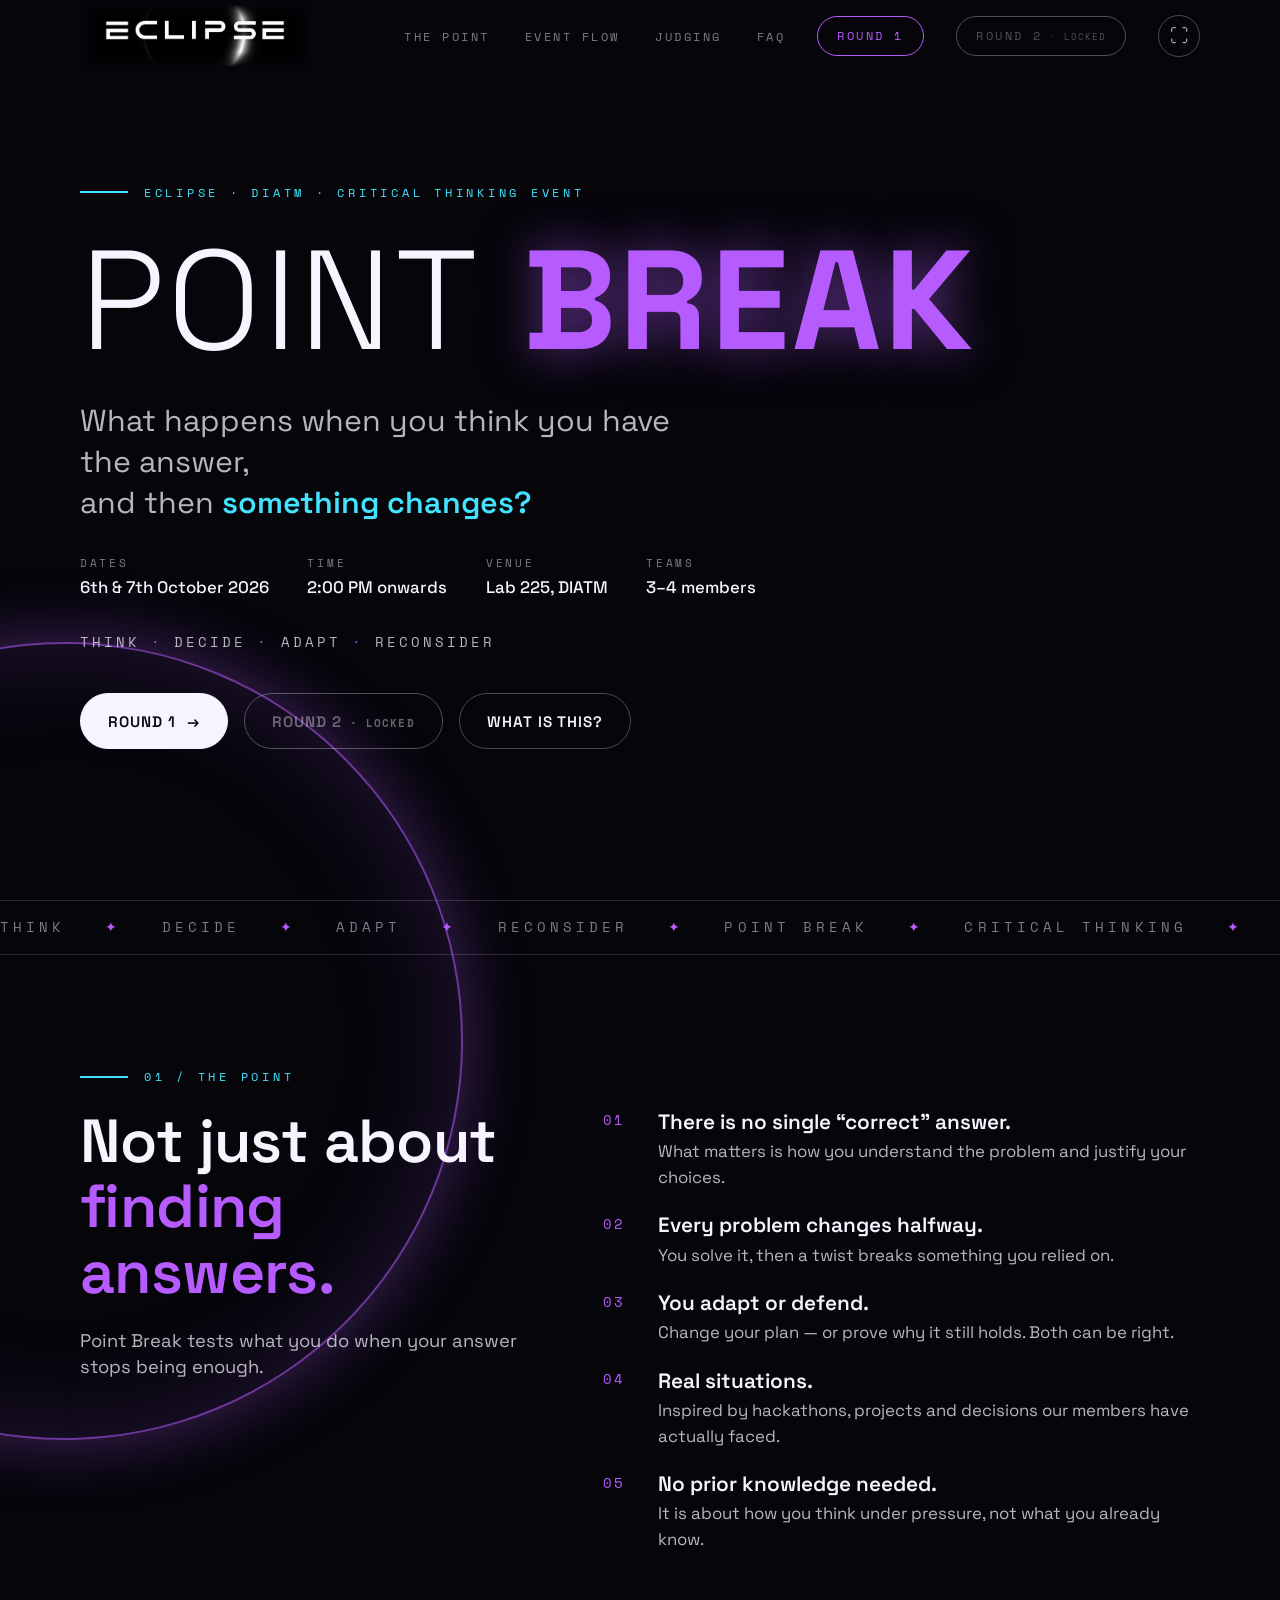
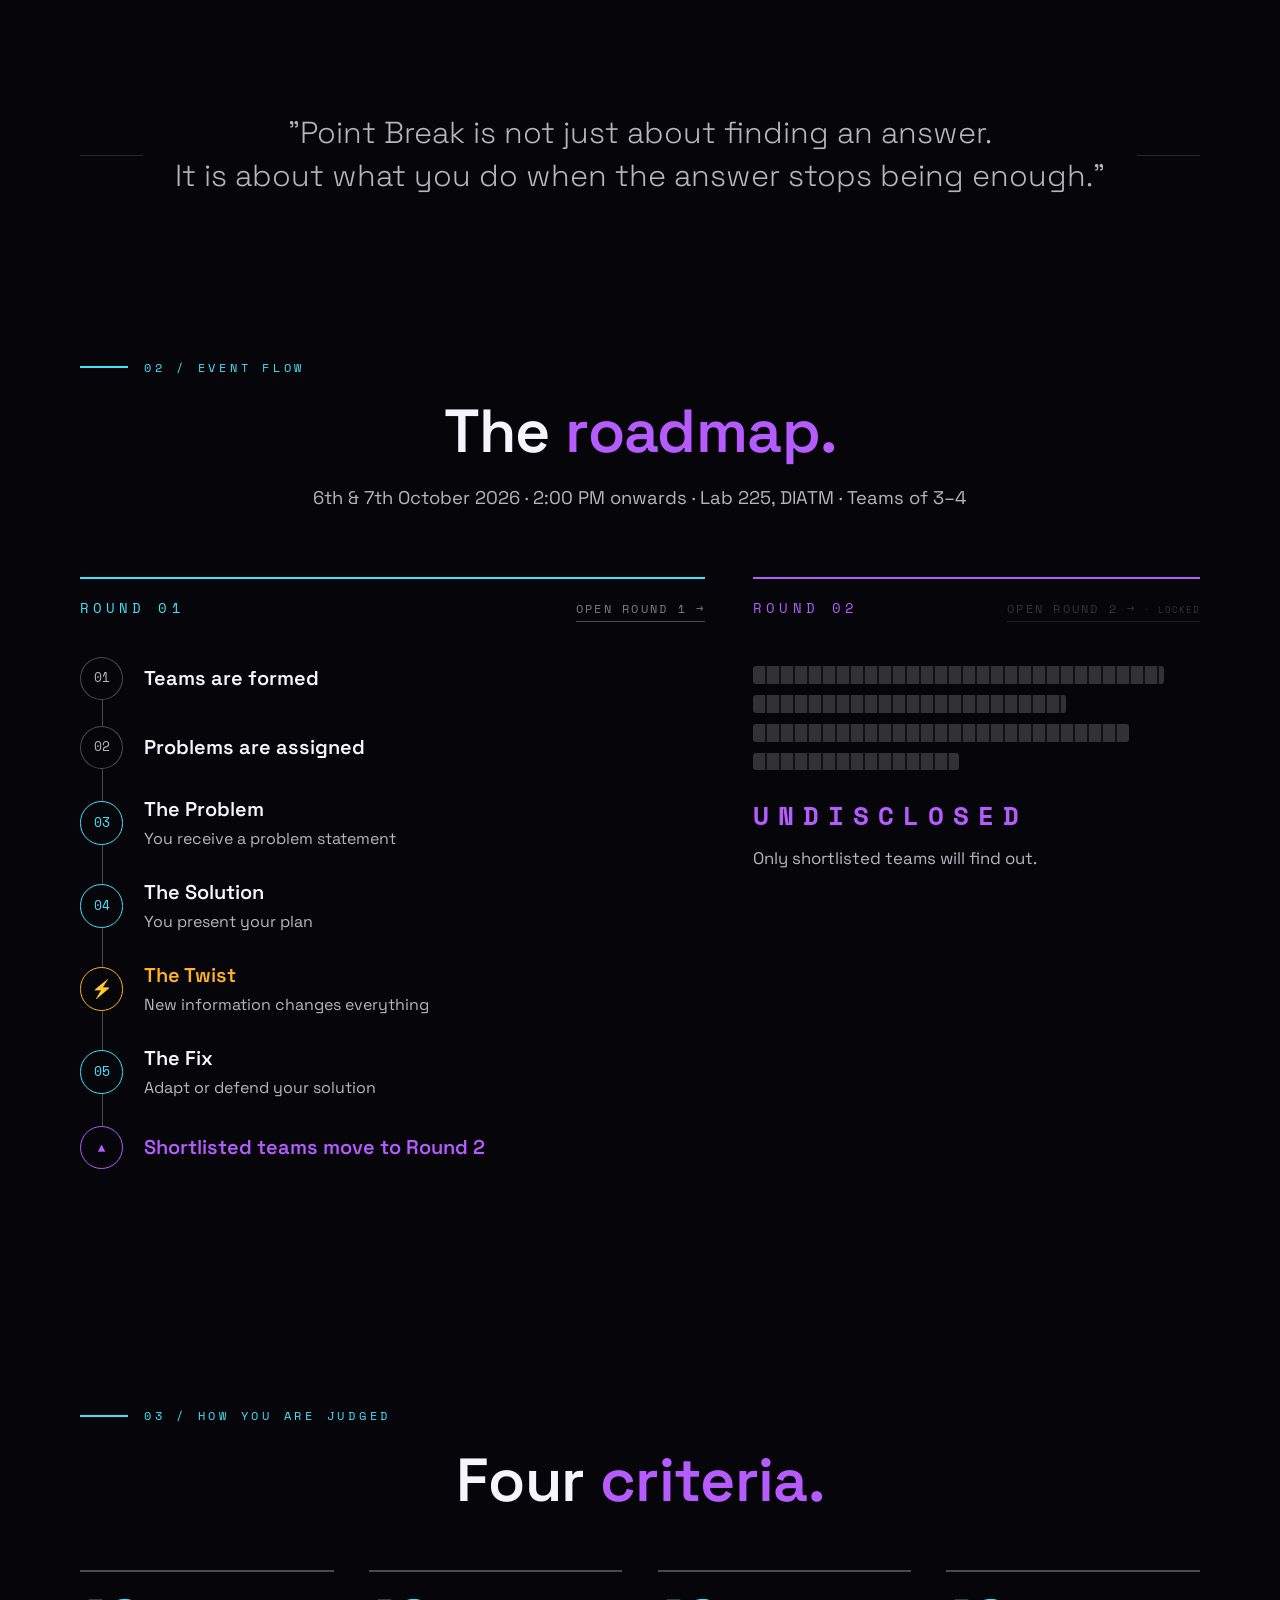
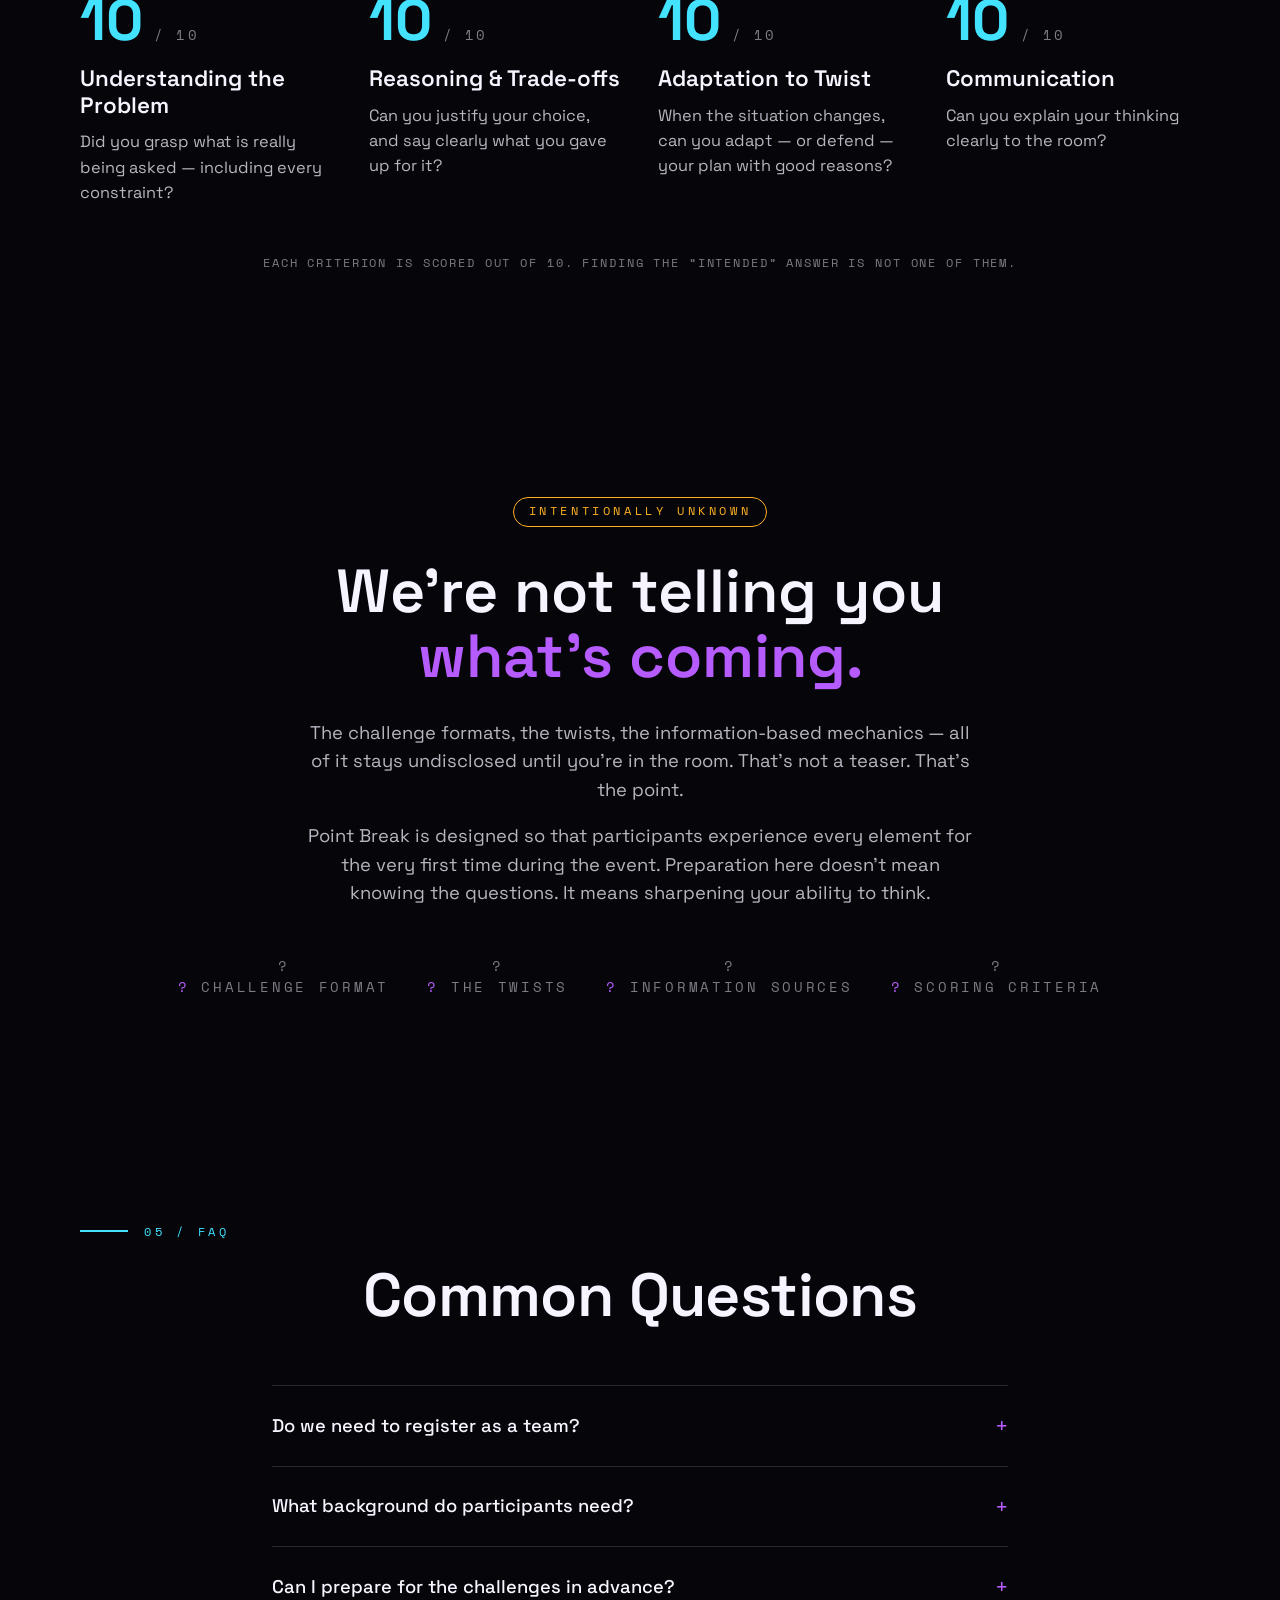
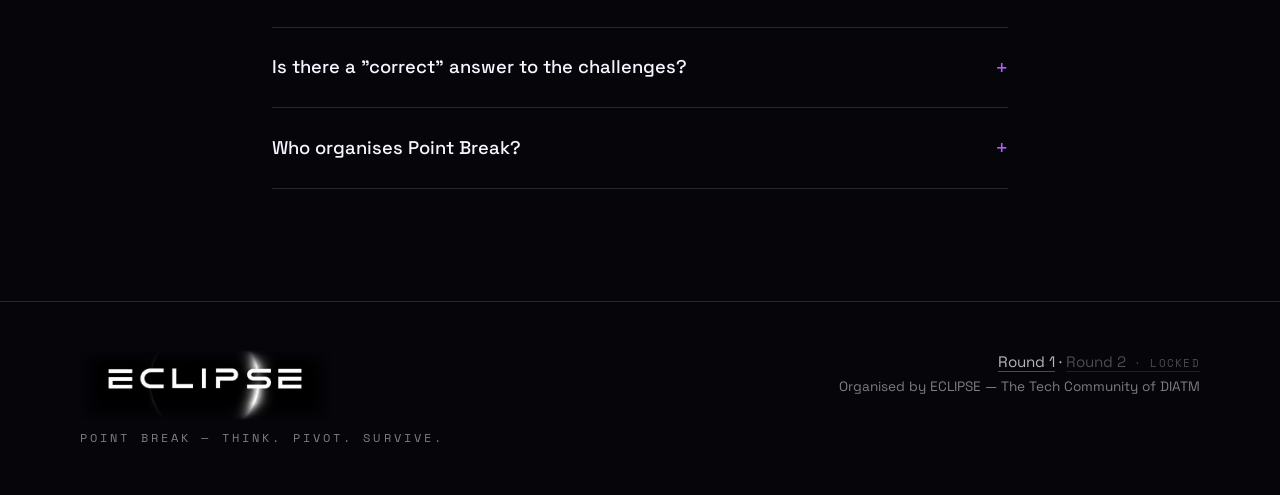
==== commit 1979e21b: "Add 4 problems, fix numbering to 01-18, lock Round 2, organizer on board - presenter: problems 13 Br" ====
--- a/index.html
+++ b/index.html
@@ -30,7 +30,7 @@
         <li><a href="#faq" class="nav-link">FAQ</a></li>
       </ul>
       <a href="presenter.html" class="nav-cta" id="navR1">Round 1</a>
-      <a href="round2.html" class="nav-cta nav-cta--2" id="navR2">Round 2</a>
+      <a href="round2.html" class="nav-cta nav-cta--2" id="navR2" data-round2>Round 2</a>
       <button class="nav-fs" id="navFs" type="button" aria-label="Toggle fullscreen (F)" title="Fullscreen (F)">⛶</button>
       <button class="nav-toggle" id="navToggle" aria-label="Toggle navigation">
         <span></span><span></span><span></span>
@@ -42,7 +42,7 @@
       <a href="#judging" class="nav-mobile-link">Judging</a>
       <a href="#faq" class="nav-mobile-link">FAQ</a>
       <a href="presenter.html" class="nav-mobile-cta">Round 1 →</a>
-      <a href="round2.html" class="nav-mobile-cta">Round 2 →</a>
+      <a href="round2.html" class="nav-mobile-cta" data-round2>Round 2 →</a>
       <button class="nav-mobile-fs" id="navFsMobile" type="button">⛶ Fullscreen</button>
     </div>
   </nav>
@@ -94,7 +94,7 @@
           <span class="btn-text">Round 1</span>
           <span class="btn-arrow">→</span>
         </a>
-        <a href="round2.html" class="btn btn-primary btn-alt" id="heroRound2Btn">
+        <a href="round2.html" class="btn btn-primary btn-alt" id="heroRound2Btn" data-round2>
           <span class="btn-text">Round 2</span>
           <span class="btn-arrow">→</span>
         </a>
@@ -176,7 +176,7 @@
 
         <!-- ROUND 2 -->
         <div class="rm-round rm-round--2" data-reveal>
-          <div class="rm-head"><span class="rm-tag rm-tag--2">Round 02</span><a href="round2.html" class="rm-link">Open Round 2 →</a></div>
+          <div class="rm-head"><span class="rm-tag rm-tag--2">Round 02</span><a href="round2.html" class="rm-link" data-round2>Open Round 2 →</a></div>
           <div class="rm-secret" aria-label="Undisclosed">
             <div class="rm-bars" aria-hidden="true"><span></span><span></span><span></span><span></span></div>
             <div class="rm-secret-t">UNDISCLOSED</div>
@@ -323,12 +323,13 @@
         <p class="footer-tagline">Point Break — Think. Pivot. Survive.</p>
       </div>
       <div class="footer-right">
-        <p class="footer-copy"><a href="presenter.html">Round 1</a> · <a href="round2.html">Round 2</a></p>
+        <p class="footer-copy"><a href="presenter.html">Round 1</a> · <a href="round2.html" data-round2>Round 2</a></p>
         <p class="footer-copy footer-copy--muted">Organised by ECLIPSE — The Tech Community of DIATM</p>
       </div>
     </div>
   </footer>
 
+  <script src="site-config.js"></script>
   <script src="main.js"></script>
 </body>
 </html>
--- a/style.css
+++ b/style.css
@@ -321,3 +321,11 @@
 .nav-fs[hidden], .nav-mobile-fs[hidden] { display: none; }
 .nav-mobile-fs { background: none; border: none; text-align: left; font-family: var(--mono); font-size: 0.85rem; letter-spacing: 0.2em; text-transform: uppercase; color: var(--dim); padding: 0.9rem 0; cursor: pointer; }
 @media (max-width: 720px) { .nav-fs { display: none; } }
+
+
+/* locked Round 2 links */
+.is-locked { opacity: 0.4; pointer-events: none; cursor: not-allowed; filter: grayscale(1); }
+.is-locked::after { content: ' · locked'; font-family: var(--mono); font-size: 0.7em; letter-spacing: 0.12em; text-transform: uppercase; }
+.btn.is-locked::after { content: none; }
+.btn.is-locked .btn-arrow { display: none; }
+.btn.is-locked .btn-text::after { content: ' · locked'; font-family: var(--mono); font-size: 0.75em; letter-spacing: 0.1em; }
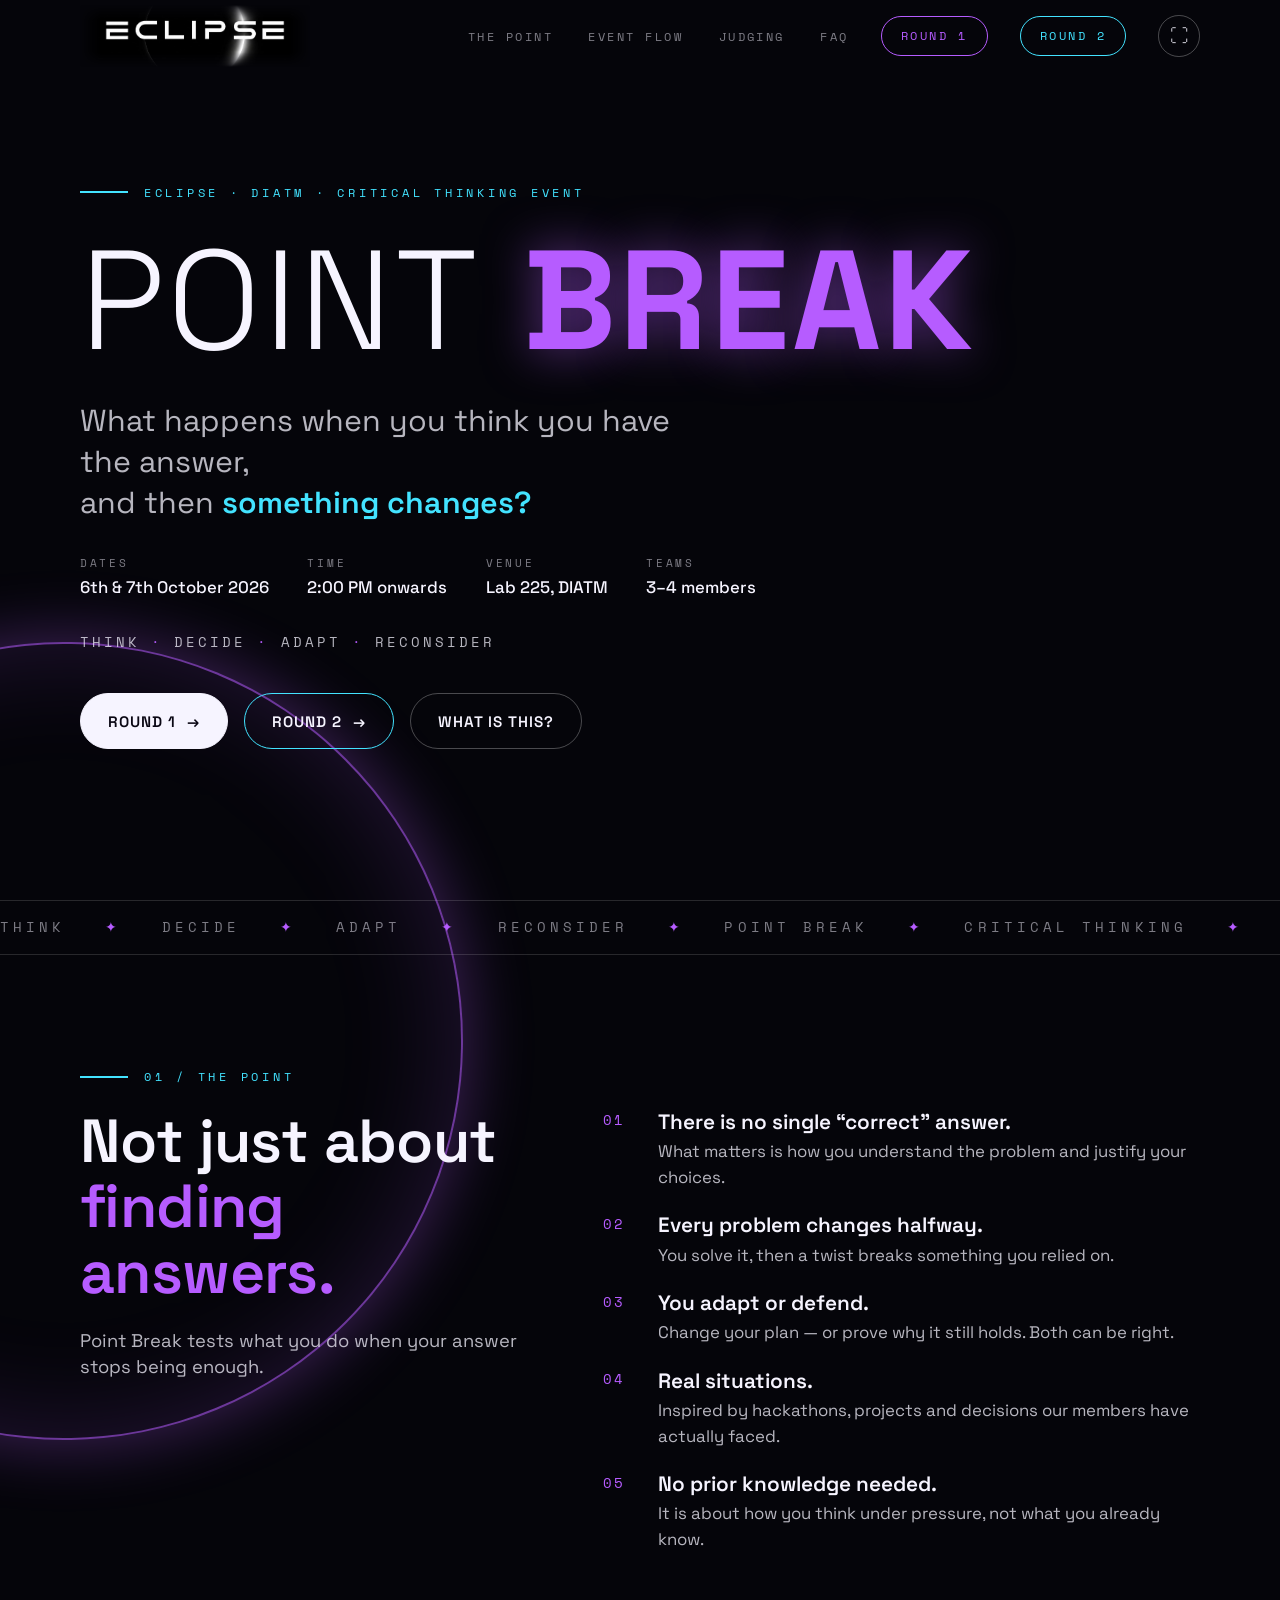
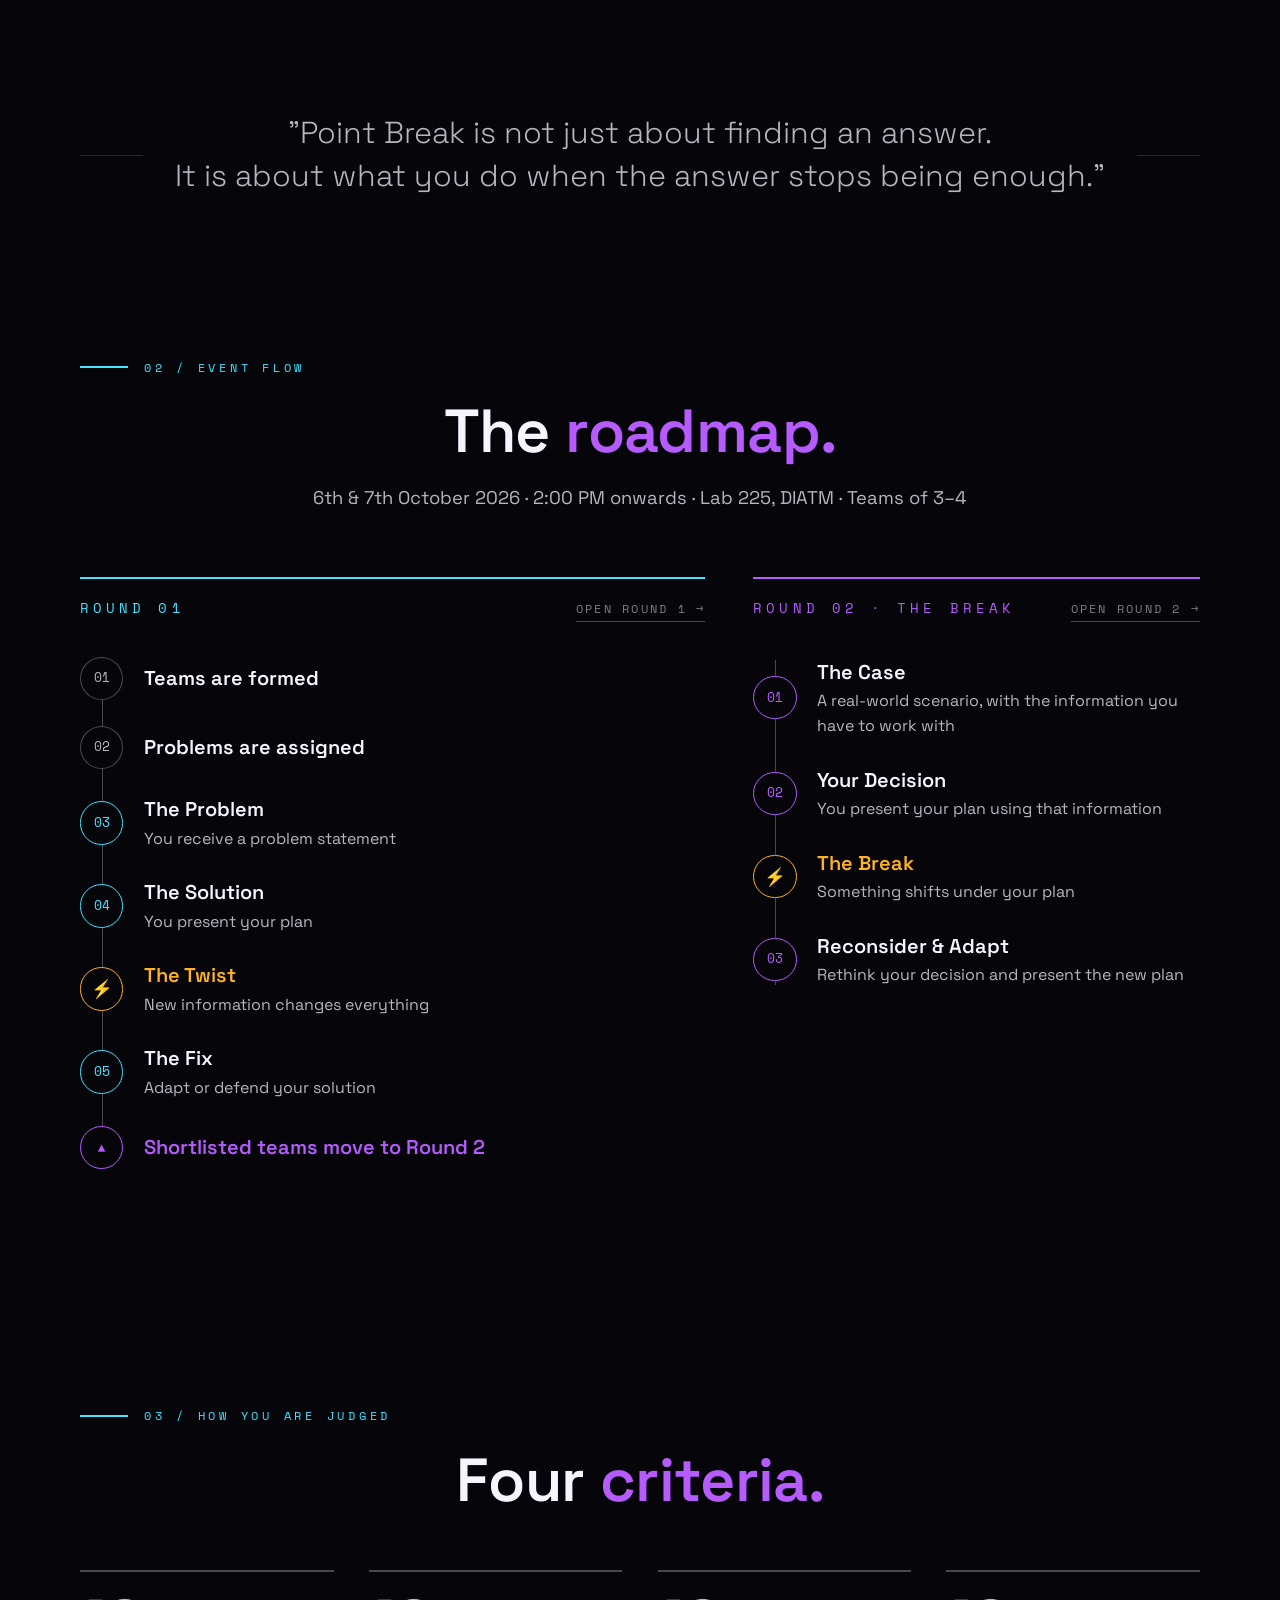
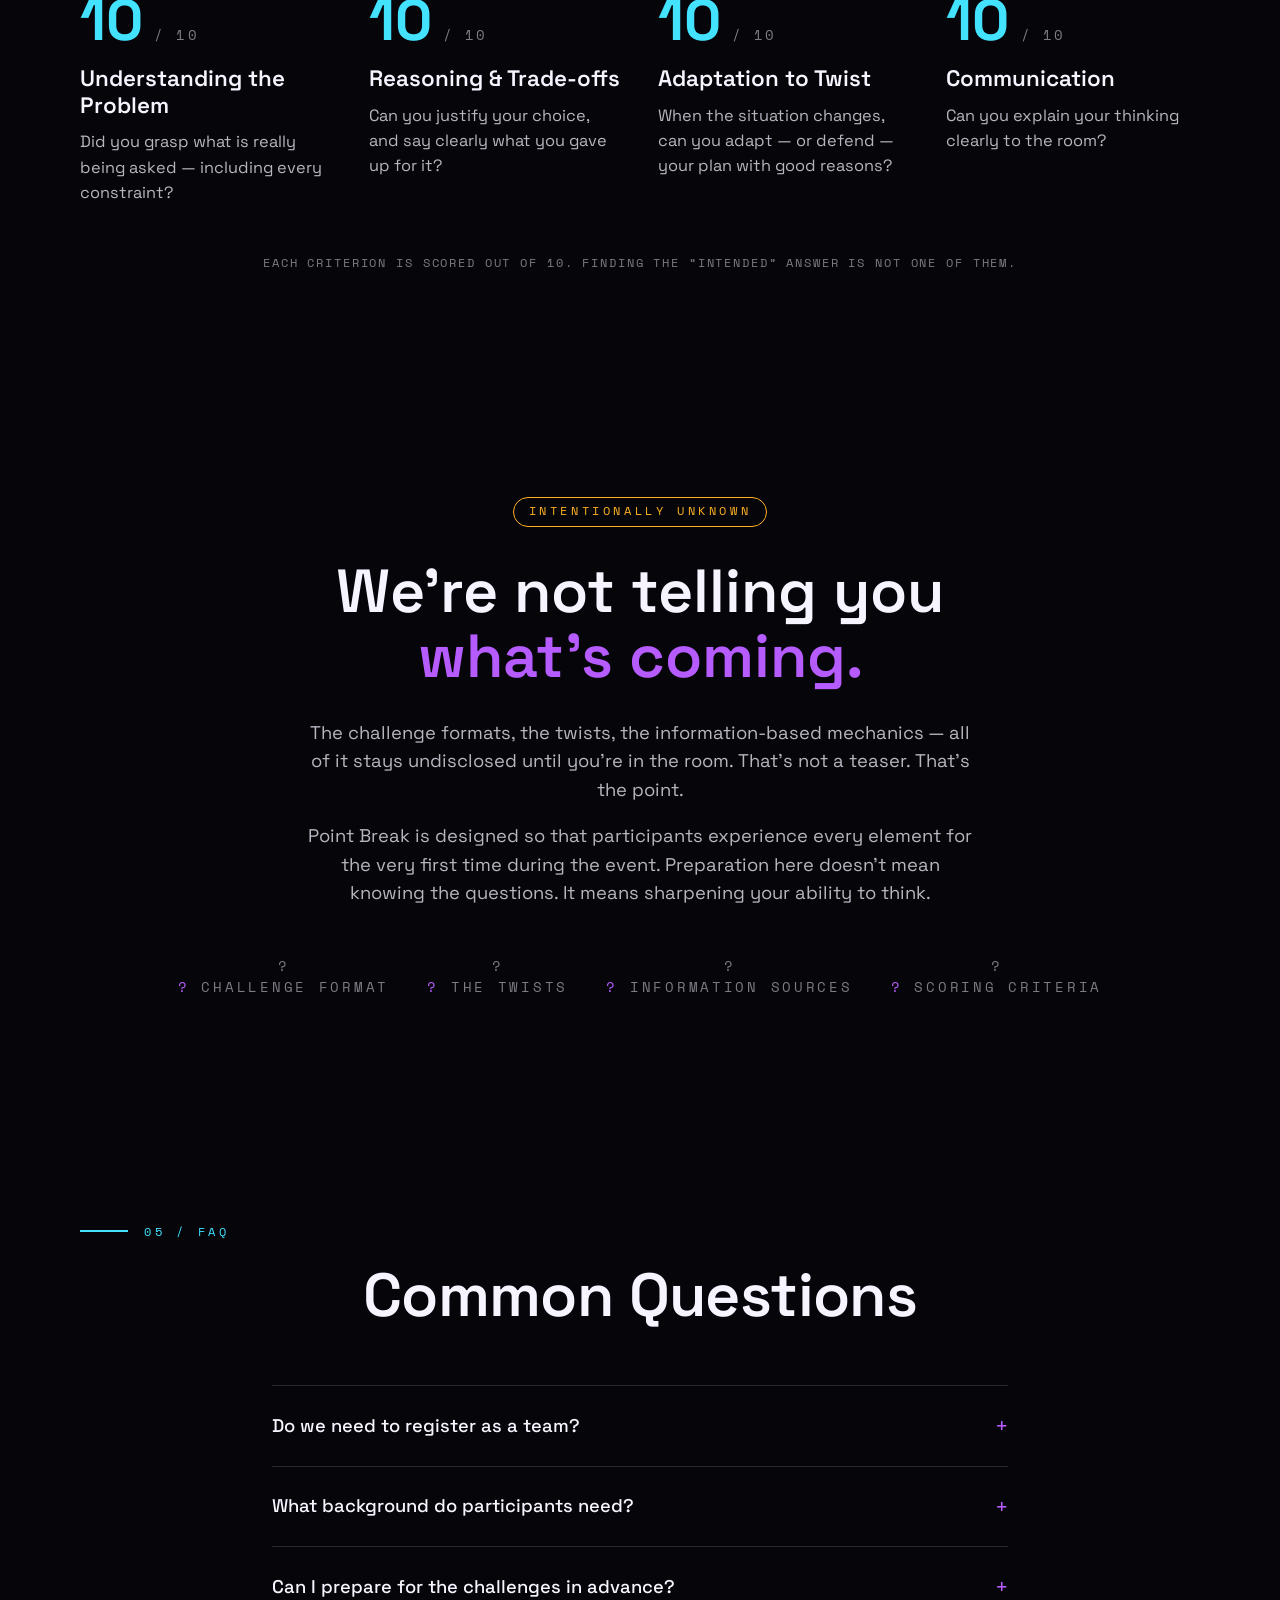
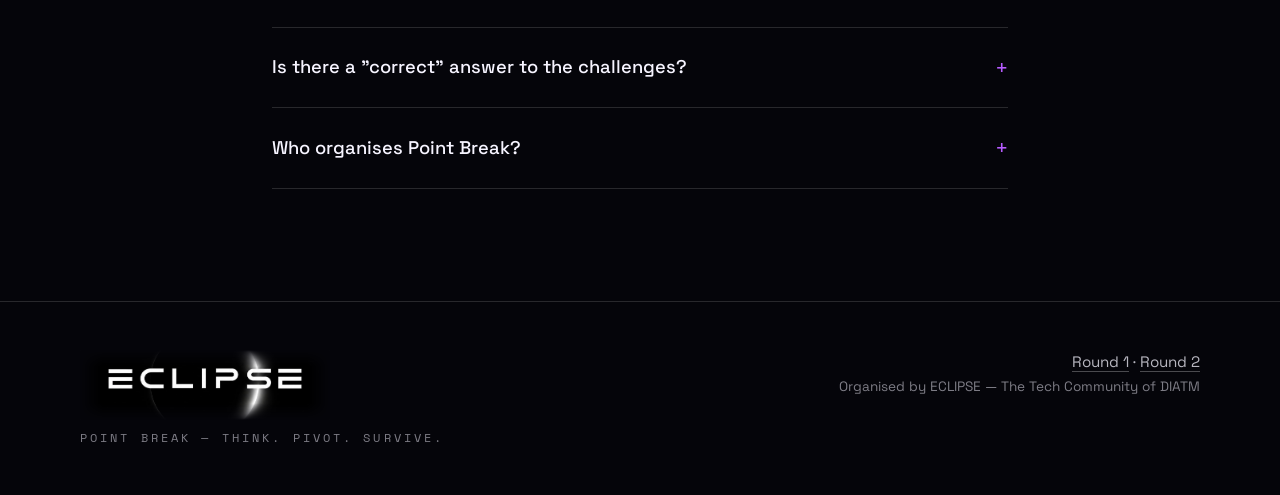
==== commit 18341174: "Round 2: card board, problem 6, The Two Workshops, Round 2 opened - Round 2 now opens on a card boar" ====
--- a/index.html
+++ b/index.html
@@ -176,12 +176,13 @@
 
         <!-- ROUND 2 -->
         <div class="rm-round rm-round--2" data-reveal>
-          <div class="rm-head"><span class="rm-tag rm-tag--2">Round 02</span><a href="round2.html" class="rm-link" data-round2>Open Round 2 →</a></div>
-          <div class="rm-secret" aria-label="Undisclosed">
-            <div class="rm-bars" aria-hidden="true"><span></span><span></span><span></span><span></span></div>
-            <div class="rm-secret-t">UNDISCLOSED</div>
-            <p>Only shortlisted teams will find out.</p>
-          </div>
+          <div class="rm-head"><span class="rm-tag rm-tag--2">Round 02 · The Break</span><a href="round2.html" class="rm-link" data-round2>Open Round 2 →</a></div>
+          <ol class="rm-steps">
+            <li class="rm-core"><i>01</i><div><b>The Case</b><span>A real-world scenario, with the information you have to work with</span></div></li>
+            <li class="rm-core"><i>02</i><div><b>Your Decision</b><span>You present your plan using that information</span></div></li>
+            <li class="rm-core rm-twist"><i>⚡</i><div><b>The Break</b><span>Something shifts under your plan</span></div></li>
+            <li class="rm-core"><i>03</i><div><b>Reconsider &amp; Adapt</b><span>Rethink your decision and present the new plan</span></div></li>
+          </ol>
         </div>
       </div>
     </div>
--- a/style.css
+++ b/style.css
@@ -329,3 +329,6 @@
 .btn.is-locked::after { content: none; }
 .btn.is-locked .btn-arrow { display: none; }
 .btn.is-locked .btn-text::after { content: ' · locked'; font-family: var(--mono); font-size: 0.75em; letter-spacing: 0.1em; }
+
+.rm-round--2 .rm-core i { border-color: var(--pur); color: var(--pur); }
+.rm-round--2 .rm-twist i { border-color: var(--amb); color: var(--amb); }
